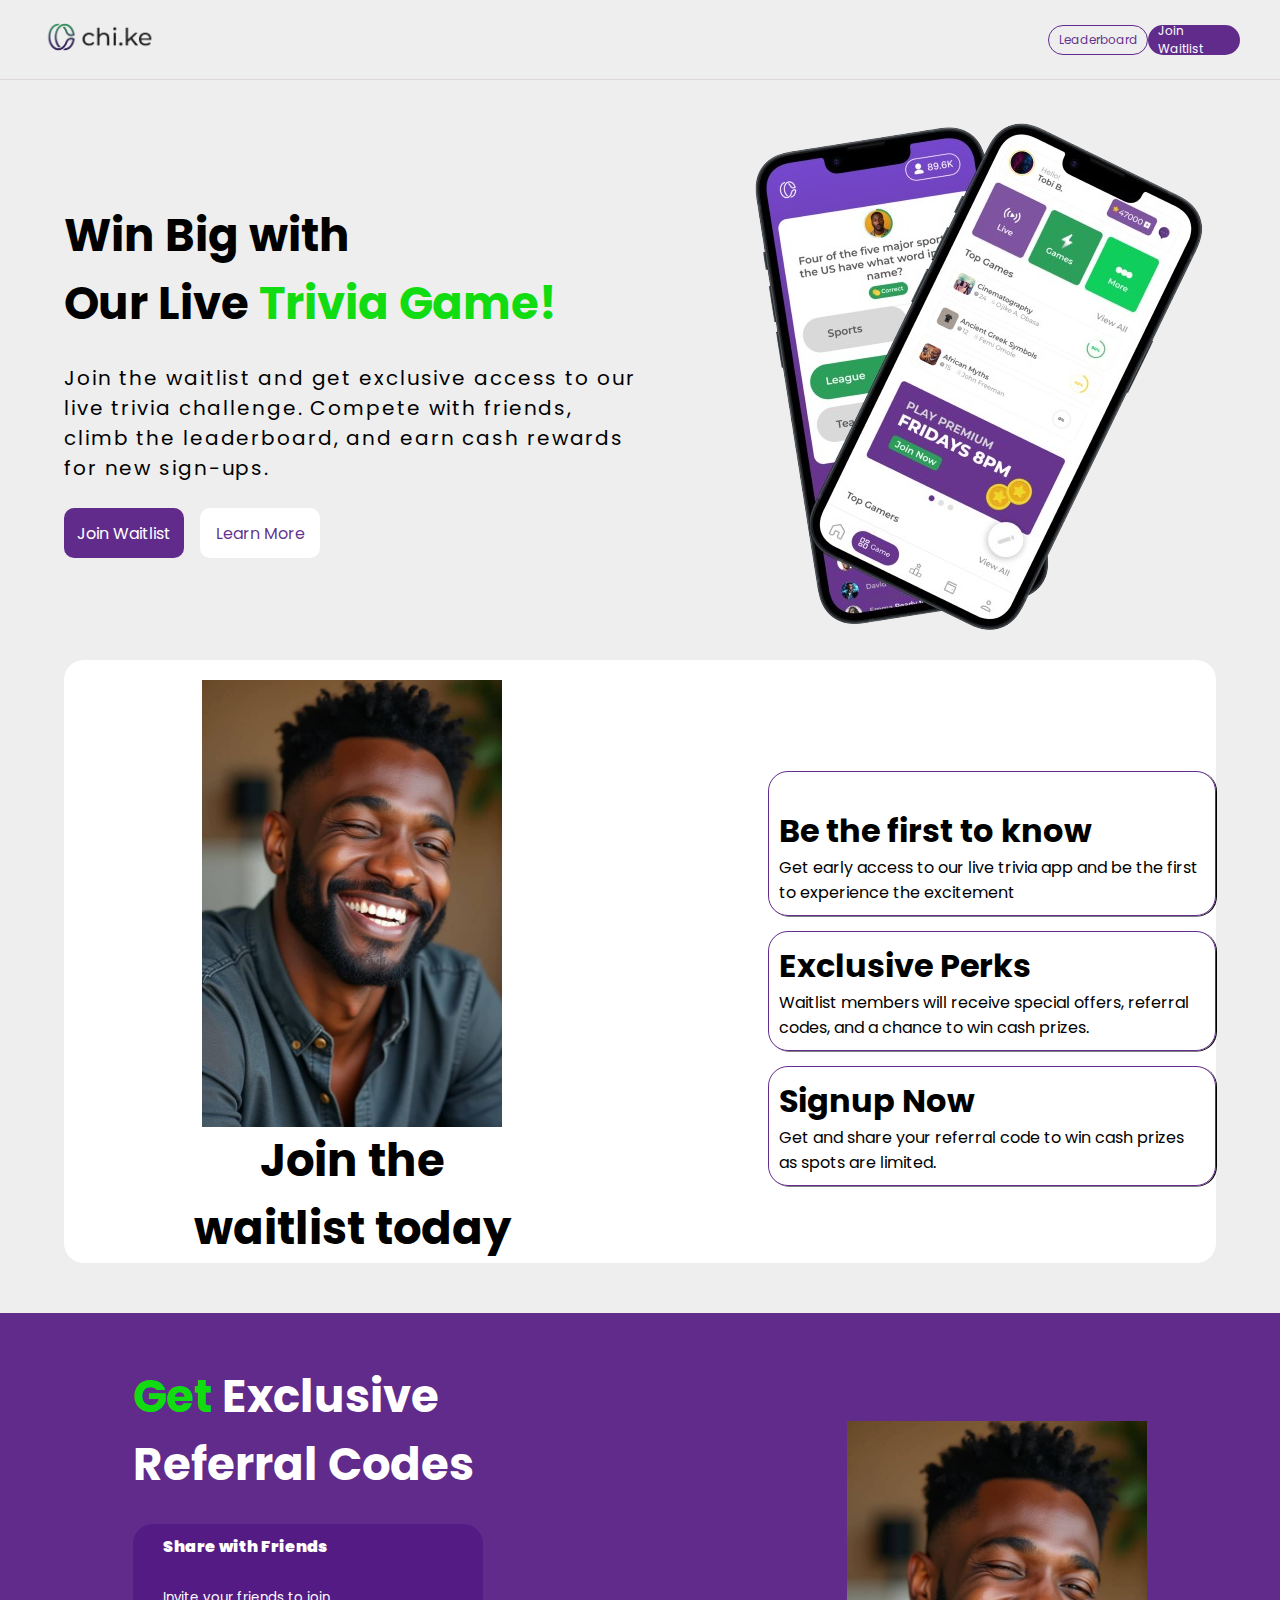
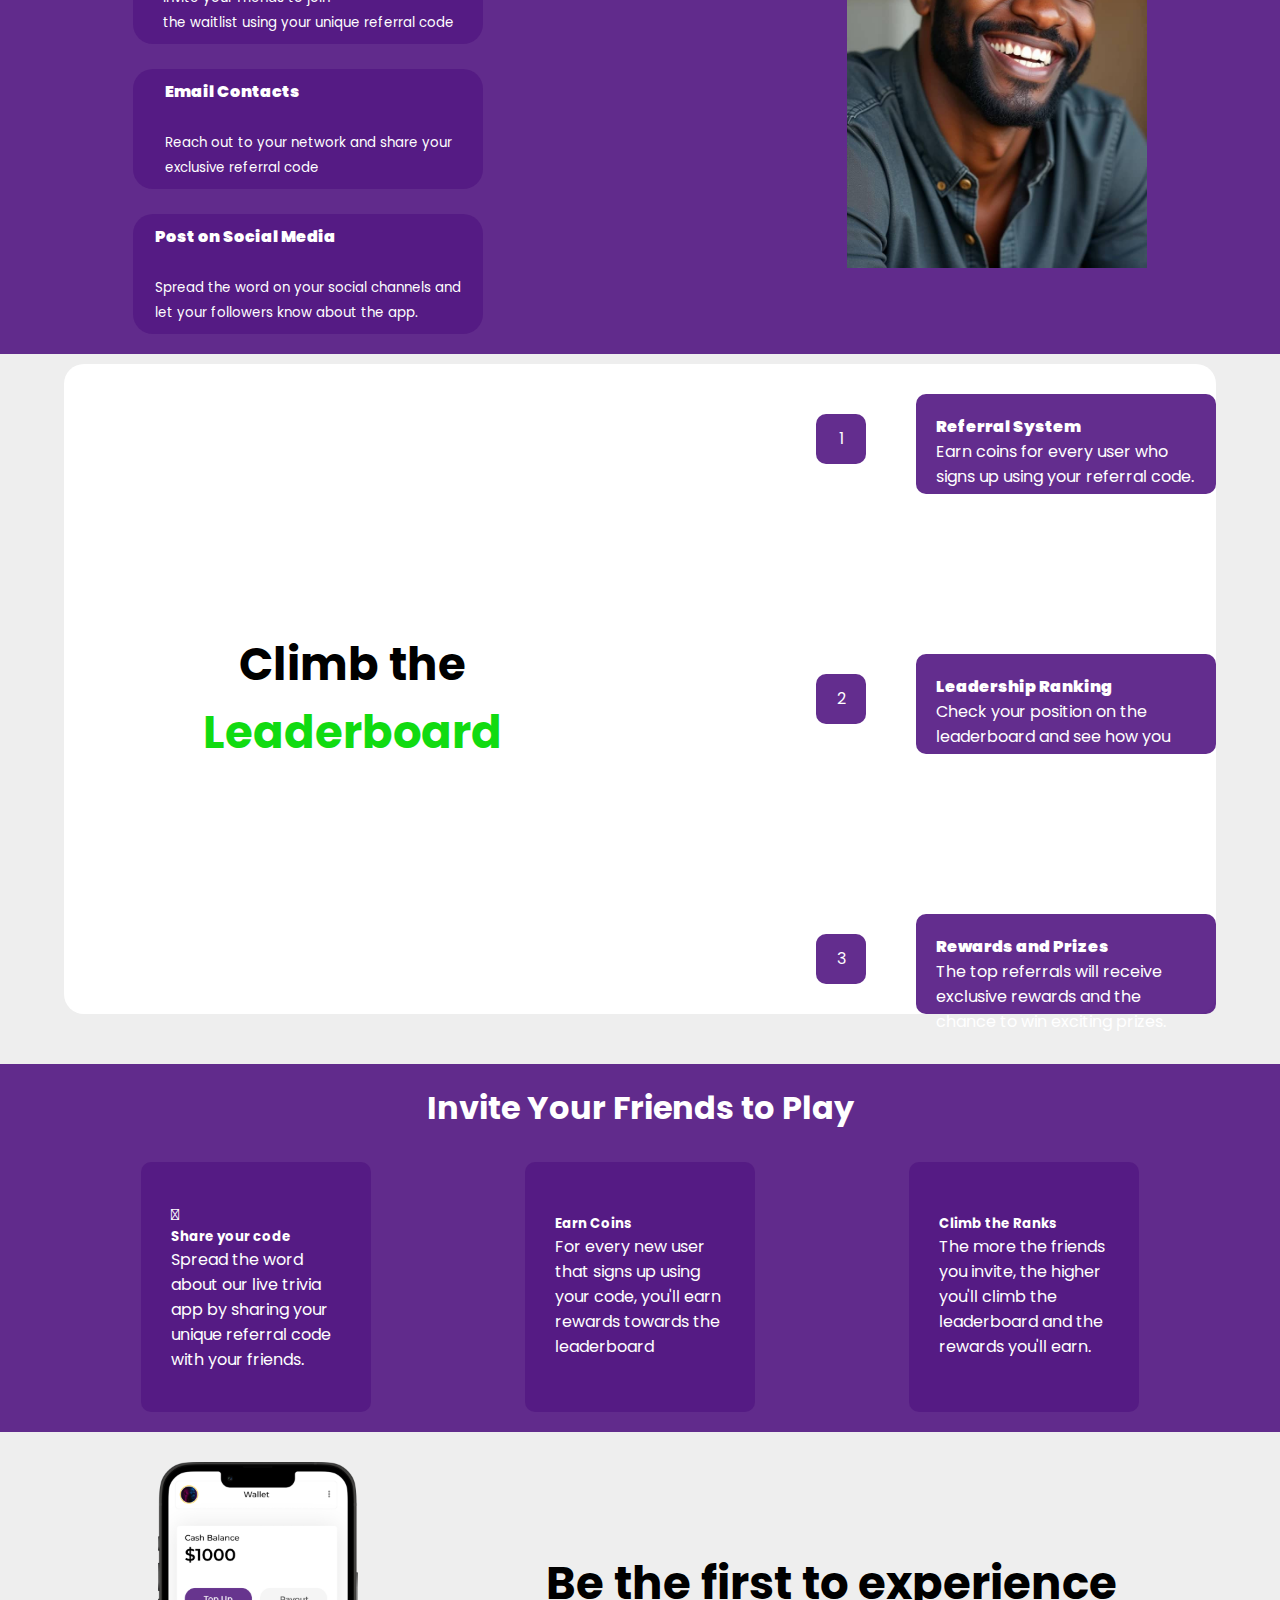
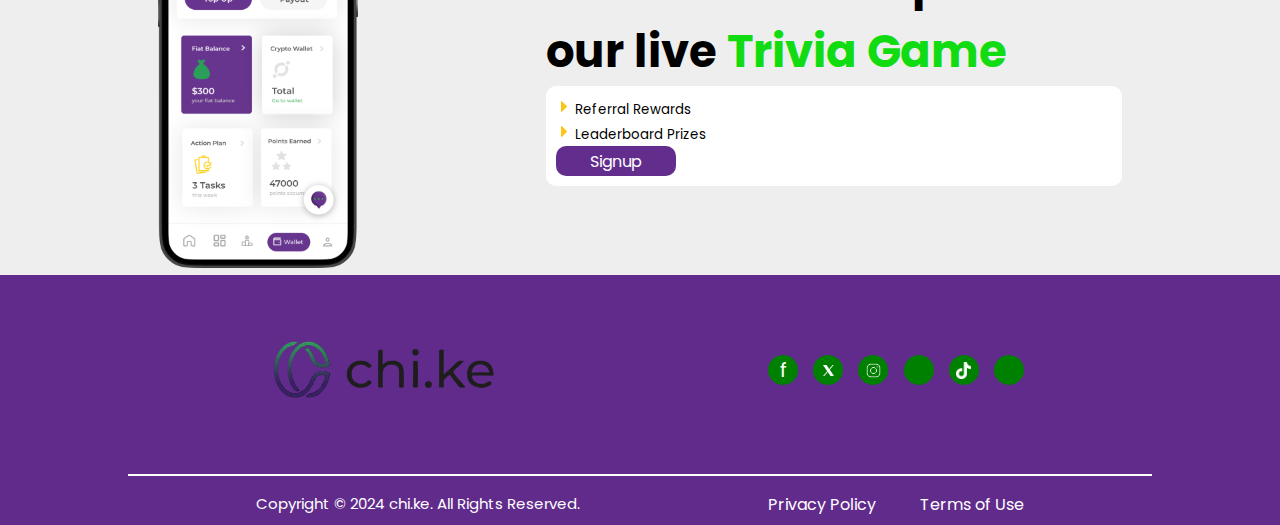
==== index.html @ f0843b4a "initial commit" ====
<!DOCTYPE html>
<html lang="en">
<head>
    <meta charset="UTF-8">
    <meta name="viewport" content="width=device-width, initial-scale=1.0">
    <!-- <link href="https://cdn.jsdelivr.net/npm/bootstrap@5.0.2/dist/css/bootstrap.min.css" rel="stylesheet" integrity="sha384-EVSTQN3/azprG1Anm3QDgpJLIm9Nao0Yz1ztcQTwFspd3yD65VohhpuuCOmLASjC" crossorigin="anonymous"> -->
    <link rel="stylesheet" href="styles/style.css">
    <title>Document</title>
    <link rel="preconnect" href="https://fonts.googleapis.com">
    <link rel="preconnect" href="https://fonts.gstatic.com" crossorigin>
    <link href="https://fonts.googleapis.com/css2?family=Poppins:ital,wght@0,100;0,200;0,300;0,400;0,500;0,600;0,700;0,800;0,900;1,100;1,200;1,300;1,400;1,500;1,600;1,700;1,800;1,900&display=swap" rel="stylesheet">
</head>
<body>
    <header>
        <div class="logo-div">
            <img src="images/chikelogo.png" alt="" width="120px" >
        </div>

        <nav>
            <a href="">
                
                    Leaderboard
                
            </a>
            <a href="">
                
                    Join Waitlist
                
            </a>
        </nav>
    </header>
    <section class="container-div">
        <div class="rows">
            <div class="col1">
                <h1>
                    Win Big with <br>Our Live <span>Trivia Game!</span>
                </h1>
                <br>
                <p>
                    Join the waitlist and get exclusive access to our live trivia challenge. Compete with friends, climb the leaderboard, and earn cash rewards for new sign-ups.
                </p>
                <br>
                <div class="btn-div">
                    <a href="#">
                        Join Waitlist
                    </a>
                    <a href="#">
                        Learn More
                    </a>
                </div>
            </div>
            <div class="col2">
                <img src="images/doublewallet.png" alt="" srcset="">
            </div>

        </div>
    </section>
    <section class="container-div">
        <section class="small-container">
            <div class="rows">
                <div class="col1" style="align-items: center;">
                    <img src="images/image3.jpg" alt="" srcset="" width="300px">
                    <h1>
                            Join the
                    </h1>
                    <h1>
                        waitlist today  
                    </h1>
                </div>
                <div class="col-three">
                    <span>
                        <a href="">
                            <img src="https://img.icons8.com/?size=100&id=8289&format=png&color=e0bbffdc" alt="" srcset="">

                        <div class="span-text-div">
                            <h1>
                                Be the first to know
                            </h1>
                            <p>
                                Get early access to our live trivia app and be the first to experience the excitement
                            </p>
                        </a>
                        </div>
                    </span>
                    <span>
                        <a href="">
                            <!-- <img src="" alt="" srcset=""> -->
                        <div class="span-text-div">
                            <h1>
                                Exclusive Perks
                            </h1>
                            <p>
                                Waitlist members will receive special offers, referral codes, and a chance to win cash prizes.
                            </p>
                        </div>
                        </a>
                    </span>
                    <span>
                            <a href="">
                            <!-- <img src="" alt="" srcset=""> -->
                            <div class="span-text-div">
                                <h1>
                                    Signup Now
                                </h1>
                                <p>
                                    Get and share your referral code to win cash prizes as spots are limited.
                                </p>
                            </div>
                        </a>
                        </span>
                </div>
            </div>
        </section>
    </section>

    <section class="referral-div">
        <div class="container-div">
            <div class="rows">
                <div class="col1">
                    <h1>
                        <span>Get</span> Exclusive<br>
                        Referral Codes
                    </h1>
                    <br>
                    <div class="col-div">
                        <div>
                            <h4>
                                <b>Share with Friends</b>
                            </h4>
                        <br>
                        <small>
                            Invite your friends to join<br>the waitlist using your unique referral code
                        </small>
                        </div>
                    </div>
                    <br>
                    <div class="col-div">
                        <div>
                            <h4>
                                <b>Email Contacts</b>
                            </h4>
                        <br>
                        <small>
                            Reach out to your network and share your<br>exclusive referral code
                        </small>
                        </div>
                    </div>
                    <br>
                    <div class="col-div">
                        <div>
                            <h4>
                                <b>Post on Social Media</b>
                            </h4>
                        <br>
                        <small>
                            Spread the word on your social channels and<br> let your followers know about the app.
                        </small>
                        </div>
                    </div>
                </div>
                <div class="col2">
                    <img src="images/image3.jpg" alt="" width="300px">
                </div>
            </div>
        </div>
    </section>


    <section class="container-div">
        <section class="small-container">
            <div class="rows">
                <div class="col1 col-text">
                    <h1 style="text-align: center;">Climb the<br><span>Leaderboard</span></h1>
                </div>
                <div class="col2">
                    <div class="leaderboard">
                        <div class="board-div">
                            <span>
                                1
                            </span>
                            <div class="board-span-div">
                                <i></i>
                                <h4>
                                    <b>
                                    Referral System
                                    </b>
                                </h4>
                                <p>
                                    Earn coins for every user who signs up using your referral code.
                                </p>
                            </div>
                        </div>
                        <div class="board-div">
                            <span>
                                2
                            </span>
                            <div class="board-span-div">
                                <i></i>
                                <h4>
                                    <b>
                                        Leadership Ranking
                                    </b>
                                </h4>
                                <p>
                                    Check your position on the leaderboard and see how you measure up against other users.
                                </p>
                            </div>
                        </div>
                        <div class="board-div">
                            <span>
                                3
                            </span>
                            <div class="board-span-div">
                                <i></i>
                                <h4>
                                    <b>
                                        Rewards and Prizes
                                    </b>
                                </h4>
                                <p>
                                    The top referrals will receive exclusive rewards and the chance to win exciting prizes.
                                </p>
                            </div>
                        </div>
                    </div>
                </div>
            </div>
        </section>
    </section>

    <section class="referral-div">
        <h1 style="text-align: center;">
            Invite Your Friends to Play
        </h1>
        <div class="container-div">
            <div class="rows">
                <div class="row-div">
                    <div>
                        <!-- <i class="bi bi-share-fill"></i> -->
                       <P>
                        &#xF52D;
                       </P>
                    <h5>
                        Share your code
                    </h5>
                    <p>
                        Spread the word about our live trivia app by sharing your unique referral code with your friends.
                    </p>
                    </div>
                </div>
                <div class="row-div">
                    <div>
                        <i></i>
                    <h5>
                        Earn Coins
                    </h5>
                    <p>
                        For every new user that signs up using your code, you'll earn rewards towards the leaderboard
                    </p>
                    </div>
                </div>
                <div class="row-div">
                    <div>
                        <i></i>
                    <h5>
                        Climb the Ranks
                    </h5>
                    <p>
                        The more the friends you invite, the higher you'll climb the leaderboard and the rewards you'll earn.
                    </p>
                    </div>
                </div>
            </div>
        </div>
    </section>

    <section class="container-div">
        <div class="rows row2">
            <div class="col2">
                <img src="images/wallet.png" alt="" width="200px">
            </div>
            <div class="col1">
                <h1>
                    Be the first to experience our live <span>Trivia Game</span>
                </h1>
                <div class="small-div">
                    <div>
                        <!-- <i class="bi bi-caret-right"></i> -->
                        <img src="images/sort-right.png" alt="" width="15px">
                        <small>
                            Referral Rewards
                        </small>
                    </div>
                    <div>
                        <img src="images/sort-right.png" alt="" width="15px">
                        <small>
                            Leaderboard Prizes
                        </small>
                    </div>
                    <a href="" class="btn">
                            Signup
                    </a>
                </div>
            </div>
        </div>
    </section>


    <!-- footer section -->

    <footer>
        <div class="footer-div">
            <div class="logo-div">
                <img src="images/chikelogo.png" alt="" width="50%">
            </div>
            <div class="socials">
                <!-- <i class="bi bi-facebook-fill"></i> -->
                <a href="" class="icon-div">
                    f
                </a>
                <a href="" class="icon-div">
                    <img src="images/twitter.png" alt="">
                </a>
                <a href="" class="icon-div">
                    <img src="images/instagram.png" alt="">
                </a>
                <a href="" class="icon-div">
                    <img src="https://img.icons8.com/?size=100&id=62852&format=png&color=ffffff" alt="">
                </a>
                <a href="" class="icon-div">
                    <img src="images/tiktok.png" alt="">
                </a>
                <a href="" class="icon-div">
                    <img src="https://img.icons8.com/?size=100&id=F4ZPUh2Mk5tk&format=png&color=ffffff" alt="">
                </a>
            </div>
        </div>
        <span class="line"></span>
        <div class="footer-div">
            
                <p class="logo-div">
                    Copyright © 2024 chi.ke. All Rights Reserved.
                </p>
            <div class="socials">
                <a href="">
                    Privacy Policy
                </a>
                <a href="">
                    Terms of Use
                </a>
            </div>
        </div>
    </footer>

</body>
---- styles/style.css ----
*{
    margin: 0;
    padding: 0;
    box-sizing: border-box;
    font-family: 'poppins';
    /* border: 1px solid red; */
}
:root{
--bg-color: #eee;
--main-color:#4a0c7cdc;
--recent-color:#11db11;
}

body{
    background-color: var(--bg-color);
}

a{
    text-decoration: none;
    color: #000;
}

header{
    border-bottom: 1px solid #dfd8d8;
    display: flex;
    justify-content: space-between;
    align-items: center;
    width: 100vw;
    height: 80px;
}

header .logo-div{
    margin-left: 40px;
   
}

header nav{
    margin-right: 40px;
    width: 15vw;
    display: flex;
    justify-content:space-between;

}

header nav a{
    /* display: inline-block; */

    display: flex;
    align-items: center;
    justify-content: space-between;
    width: 100px;
    height: 30px;
    border: 1px solid red;
    padding: 10px;
    border-radius: 25px;
    font-size: 12px;

}

header nav a:first-child{
    border: 1.3px solid var(--main-color);
    color: var(--main-color);
    
}

header nav a:nth-child(2){
    background-color: var(--main-color);
    border: none;
    color: #fff;
}

/*------------------------------------ Hero section ------------------------------------*/
.container-div{
    width: screen;
    display: flex;
    align-items: center;
    justify-content: center;
    margin-top: 10px;
}
.rows{
    width: 90vw;
    display: flex;
    align-items: center;
    justify-content: space-between;
    margin-top: 20px;
}
.col1{
    width: 45vw;
    height: inherit;
    display: flex;
    flex-direction: column;
}
.col1 h1{
    font-size: 45px;
}
.col1 h1 span{
    color: var(--recent-color);
}
.col1 p{
    font-size: 20px;
    letter-spacing: 0.05cm;
    line-height: 0.8cm;
}
.col1 .btn-div{
    display: flex;
    justify-content: space-between;
    width: 20vw;
}
.col1 .btn-div a{
    display: flex;
    align-items: center;
    justify-content: center;
    width: 120px;
    height: 50px;
    border: none;
    border-radius: 10px;
    background-color: #fff;
    color: var(--main-color);
}
.col1 .btn-div a:first-child{
    background-color: var(--main-color);
    color: #fff;
}

.small-container{
    background-color: #fff;
    width: 90vw;
    /* height: 90vh; */
    border-radius: 20px;
    margin-bottom: 50px;
}

.col-three{
    display: flex;
    align-items: start;
    flex-direction: column;
}
.col-three span{
    width: 35vw;
    border: 1px solid var(--main-color);
    border-radius: 20px;
    margin-top: 15px;
    padding: 10px;
    box-shadow: 1px 0.5px #000;
}
.col-three span:hover{
    border: none;
    background-color: #008000;
    color: #fff;
    cursor: pointer;
}
.col-three span:hover a{
    color: #fff;
}


/* referral section */
.referral-div{
    background-color: var(--main-color);
    color: #fff;
    padding: 20px;
}

.col1 .col-div{
    display: flex;
    align-items: center;
    justify-content: center;
    width: 350px;
    /* height: 40px; */
    padding:10px;
    background-color: rgb(74, 12, 124,0.5);
    border-radius: 20px;
}
.referral-div .rows{
    /* width: 75vw; */
    justify-content: space-around;
}


.col1.col-text{
    align-items: center;
}
.leaderboard{
    /* width: 50vw; */
    display: flex;
    justify-content: space-between;
    flex-direction: column;
    height: 70vh;
}
.board-div{
    display: flex;
    align-items: center;
    justify-content: space-between;
    width: 400px;
    color: #fff;
}
.board-div span{
    display: flex;
    align-items: center;
    justify-content: center;
    width: 50px;
    height: 50px;
    background-color: var(--main-color);
    border-radius: 10px;
}
.board-div .board-span-div{
    background-color: var(--main-color);
    width: 300px;
    height: 100px;
    margin-top: 10px;
    padding: 20px;
    border-radius: 10px;

}

.row-div{
    width: 230px;
    height: 250px;
    background-color: rgb(74, 12, 124,0.5);
    border-radius: 10px;
    display: flex;
    align-items: center;
    justify-content: center;
    padding: 30px;
}
.rows.row2{
    justify-content: space-around;
}
.small-div{
    width: 45vw;
    height: 100px;
    padding: 10px;
    background-color: #fff;
    display: flex;
    align-items: start;
    flex-direction: column;
    border-radius: 10px;
}
.btn{
    display: flex;
    align-items: center;
    justify-content: center;
    width: 120px;
    height: 90px;
    border: none;
    border-radius: 10px;
    background-color: var(--main-color);
    color: #fff;
}
footer{
    width: 100vw;
    height: 250px;
    background-color: var(--main-color);
    display: flex;
    align-items: center;
    justify-content: space-around;
    flex-direction: column;
}
.footer-div a{
    color: #fff;
}
.footer-div{
    display: flex;
    justify-content: space-around;
    color: #fff;
}
.footer-div .logo-div{
    width: 40vw;
    font-size: 15px;
}
.socials{
    display: flex;
    justify-content: space-between;
    align-items: center;
    width: 20vw;
}
.icon-div{
    background-color: #008000;
    width: 30px;
    height: 30px;
    border-radius: 70%;
    border: none;
    display: flex;
    justify-content: center;
    align-items: center;
    font-size: 20px;
}
.icon-div img{
    width: 50%;
}

.line{
    width: 80%;
    height: 2px;
    background-color: #fff;
}

@media only screen and (max-width:425px) {
    header nav{
        display: none;
    }
    .rows{
        flex-wrap: wrap;
        justify-content: center;
        /* width: 100%; */
    }
    .col1{
        width: 95vw;
        text-align: left;
    }
    .col1 .btn-div{
        flex-wrap: wrap;
        width: 90vw;
    }
    .col1 .btn-div a{
        width: 100%;
        margin-top: 5px;
    }
    .col2 img{
        width: 90%;
    }
}
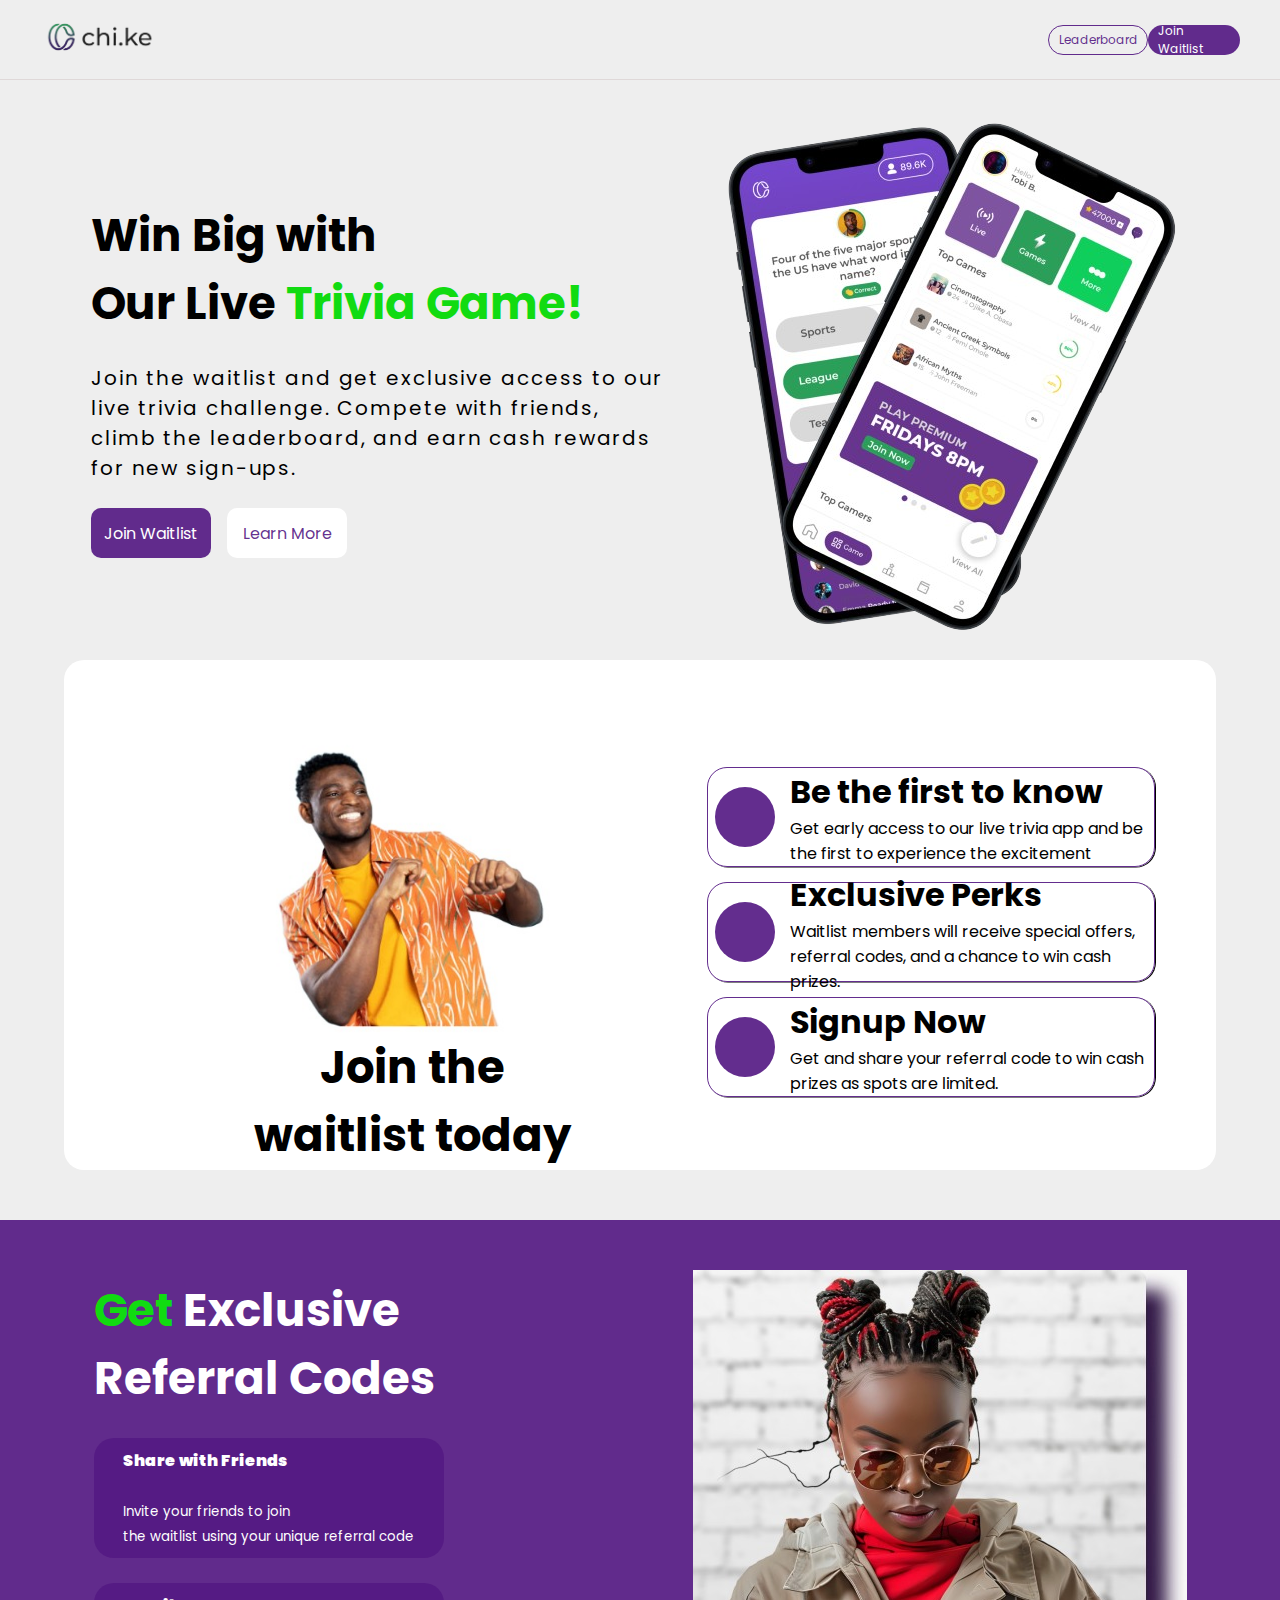
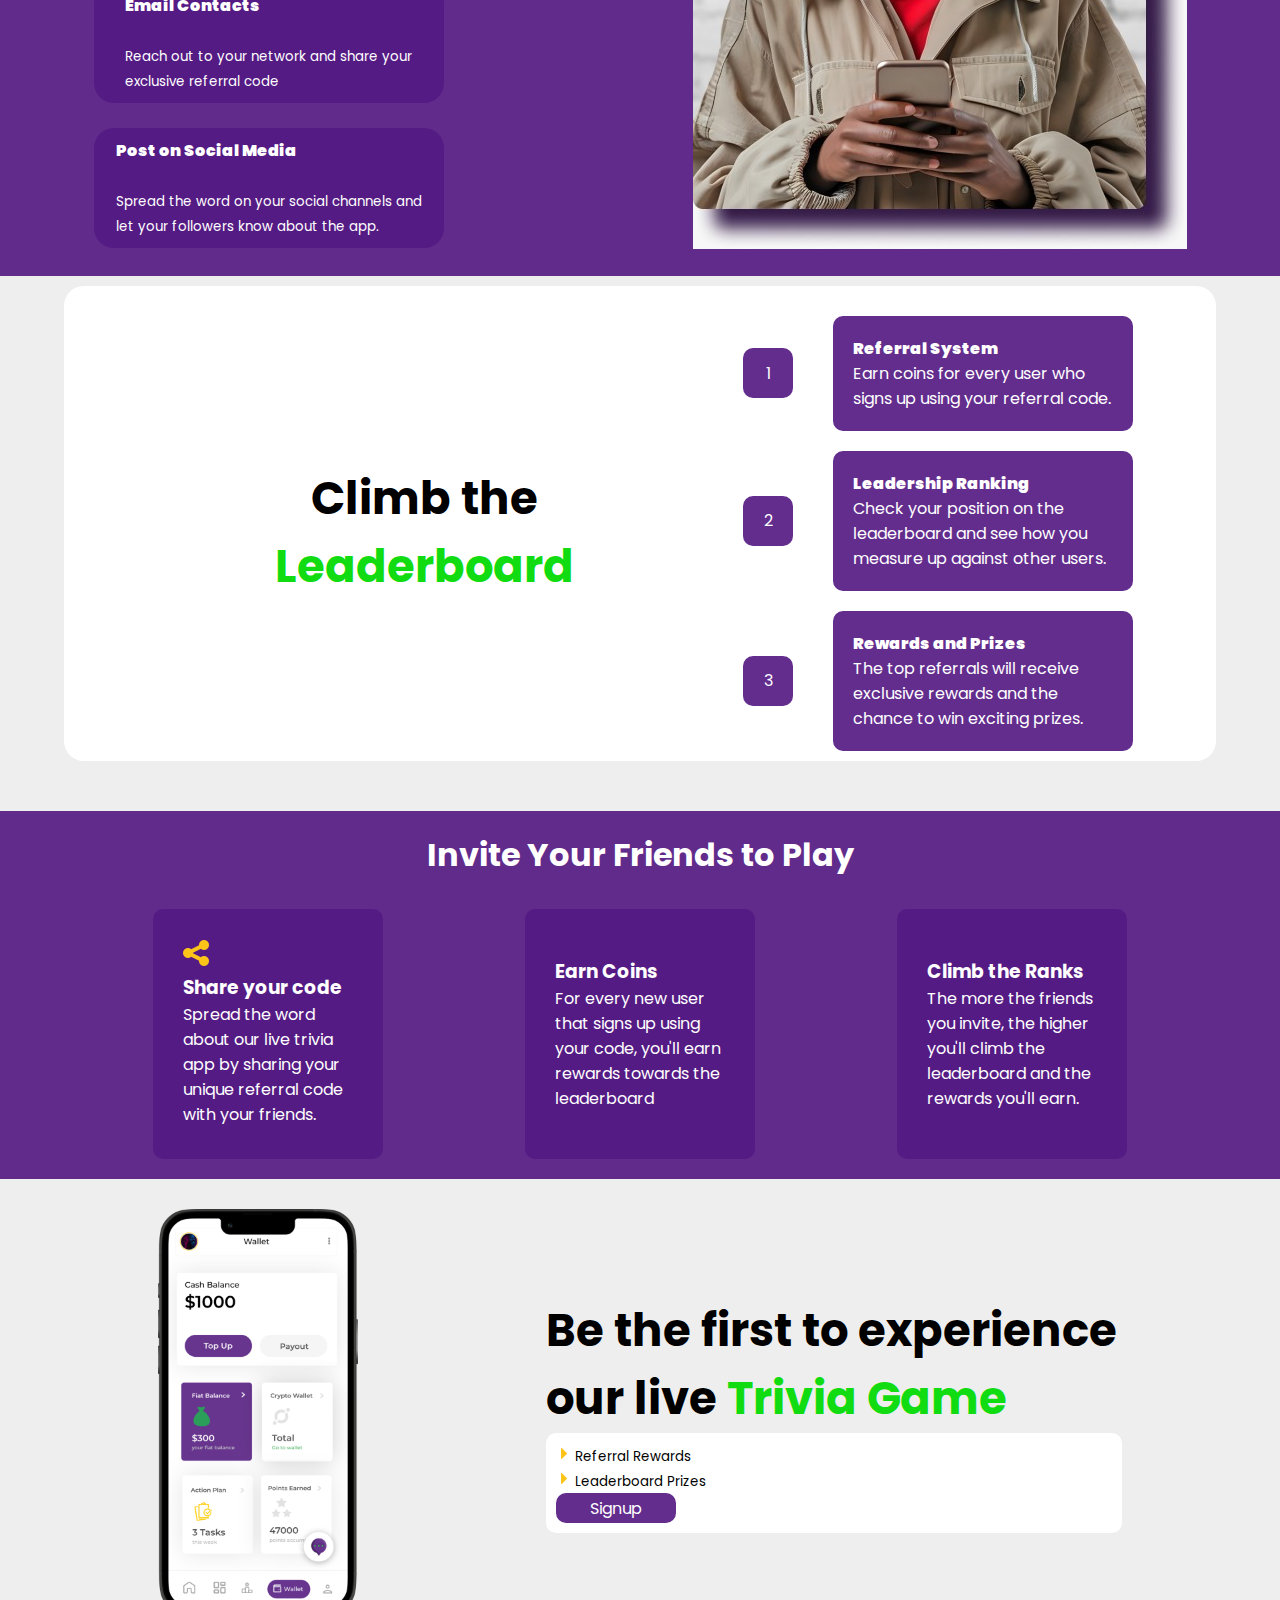
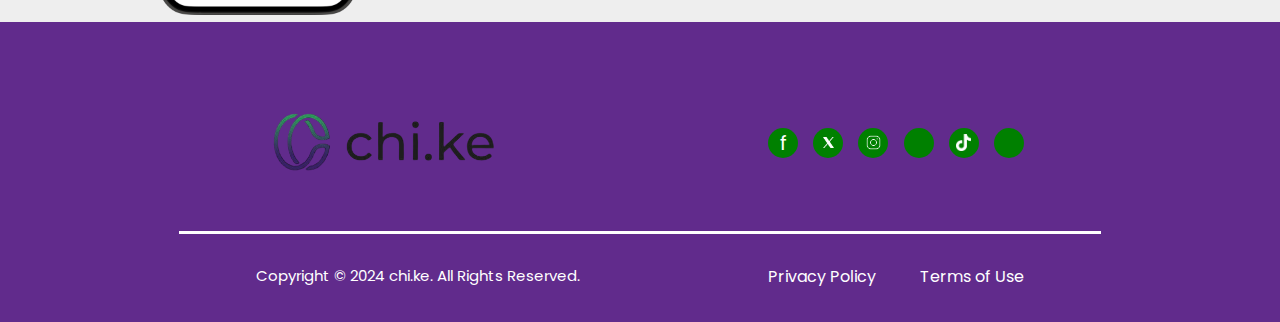
==== commit 43258215: "added welcome page" ====
--- a/index.html
+++ b/index.html
@@ -4,8 +4,8 @@
     <meta charset="UTF-8">
     <meta name="viewport" content="width=device-width, initial-scale=1.0">
     <!-- <link href="https://cdn.jsdelivr.net/npm/bootstrap@5.0.2/dist/css/bootstrap.min.css" rel="stylesheet" integrity="sha384-EVSTQN3/azprG1Anm3QDgpJLIm9Nao0Yz1ztcQTwFspd3yD65VohhpuuCOmLASjC" crossorigin="anonymous"> -->
+    <title>Document</title>
     <link rel="stylesheet" href="styles/style.css">
-    <title>Document</title>
     <link rel="preconnect" href="https://fonts.googleapis.com">
     <link rel="preconnect" href="https://fonts.gstatic.com" crossorigin>
     <link href="https://fonts.googleapis.com/css2?family=Poppins:ital,wght@0,100;0,200;0,300;0,400;0,500;0,600;0,700;0,800;0,900;1,100;1,200;1,300;1,400;1,500;1,600;1,700;1,800;1,900&display=swap" rel="stylesheet">
@@ -29,8 +29,8 @@
             </a>
         </nav>
     </header>
-    <section class="container-div">
-        <div class="rows">
+    <section class="container">
+        <div class="row">
             <div class="col1">
                 <h1>
                     Win Big with <br>Our Live <span>Trivia Game!</span>
@@ -55,11 +55,11 @@
 
         </div>
     </section>
-    <section class="container-div">
+    <section class="container">
         <section class="small-container">
-            <div class="rows">
+            <div class="row">
                 <div class="col1" style="align-items: center;">
-                    <img src="images/image3.jpg" alt="" srcset="" width="300px">
+                    <img src="images/image8.jpg" alt="" srcset="" width="300px">
                     <h1>
                             Join the
                     </h1>
@@ -67,11 +67,12 @@
                         waitlist today  
                     </h1>
                 </div>
-                <div class="col-three">
+                <div class="col3">
                     <span>
                         <a href="">
+                           <div class="icon-div div">
                             <img src="https://img.icons8.com/?size=100&id=8289&format=png&color=e0bbffdc" alt="" srcset="">
-
+                           </div>
                         <div class="span-text-div">
                             <h1>
                                 Be the first to know
@@ -79,12 +80,15 @@
                             <p>
                                 Get early access to our live trivia app and be the first to experience the excitement
                             </p>
-                        </a>
-                        </div>
+                        </div>
+                    </a>
                     </span>
+                    
                     <span>
                         <a href="">
-                            <!-- <img src="" alt="" srcset=""> -->
+                            <div class="icon-div div">
+                                <img src="https://img.icons8.com/?size=100&id=8289&format=png&color=e0bbffdc" alt="" srcset="">
+                               </div>
                         <div class="span-text-div">
                             <h1>
                                 Exclusive Perks
@@ -97,7 +101,9 @@
                     </span>
                     <span>
                             <a href="">
-                            <!-- <img src="" alt="" srcset=""> -->
+                            <div class="icon-div div">
+                                <img src="https://img.icons8.com/?size=100&id=8289&format=png&color=e0bbffdc" alt="" srcset="">
+                               </div>
                             <div class="span-text-div">
                                 <h1>
                                     Signup Now
@@ -114,8 +120,8 @@
     </section>
 
     <section class="referral-div">
-        <div class="container-div">
-            <div class="rows">
+        <div class="container">
+            <div class="row">
                 <div class="col1">
                     <h1>
                         <span>Get</span> Exclusive<br>
@@ -159,16 +165,16 @@
                     </div>
                 </div>
                 <div class="col2">
-                    <img src="images/image3.jpg" alt="" width="300px">
-                </div>
-            </div>
-        </div>
-    </section>
-
-
-    <section class="container-div">
+                    <img src="images/image9.jpg" alt="" width="100%">
+                </div>
+            </div>
+        </div>
+    </section>
+
+
+    <section class="container">
         <section class="small-container">
-            <div class="rows">
+            <div class="row">
                 <div class="col1 col-text">
                     <h1 style="text-align: center;">Climb the<br><span>Leaderboard</span></h1>
                 </div>
@@ -232,17 +238,14 @@
         <h1 style="text-align: center;">
             Invite Your Friends to Play
         </h1>
-        <div class="container-div">
-            <div class="rows">
+        <div class="container">
+            <div class="row">
                 <div class="row-div">
                     <div>
-                        <!-- <i class="bi bi-share-fill"></i> -->
-                       <P>
-                        &#xF52D;
-                       </P>
-                    <h5>
+                        <img width="26" height="26" src="images/share.png" alt="share"/>
+                    <h3>
                         Share your code
-                    </h5>
+                    </h3>
                     <p>
                         Spread the word about our live trivia app by sharing your unique referral code with your friends.
                     </p>
@@ -251,9 +254,9 @@
                 <div class="row-div">
                     <div>
                         <i></i>
-                    <h5>
+                    <h3>
                         Earn Coins
-                    </h5>
+                    </h3>
                     <p>
                         For every new user that signs up using your code, you'll earn rewards towards the leaderboard
                     </p>
@@ -262,9 +265,9 @@
                 <div class="row-div">
                     <div>
                         <i></i>
-                    <h5>
+                    <h3>
                         Climb the Ranks
-                    </h5>
+                    </h3>
                     <p>
                         The more the friends you invite, the higher you'll climb the leaderboard and the rewards you'll earn.
                     </p>
@@ -274,8 +277,8 @@
         </div>
     </section>
 
-    <section class="container-div">
-        <div class="rows row2">
+    <section class="container">
+        <div class="row row2">
             <div class="col2">
                 <img src="images/wallet.png" alt="" width="200px">
             </div>
@@ -309,45 +312,47 @@
     <!-- footer section -->
 
     <footer>
-        <div class="footer-div">
-            <div class="logo-div">
-                <img src="images/chikelogo.png" alt="" width="50%">
-            </div>
-            <div class="socials">
-                <!-- <i class="bi bi-facebook-fill"></i> -->
-                <a href="" class="icon-div">
-                    f
-                </a>
-                <a href="" class="icon-div">
-                    <img src="images/twitter.png" alt="">
-                </a>
-                <a href="" class="icon-div">
-                    <img src="images/instagram.png" alt="">
-                </a>
-                <a href="" class="icon-div">
-                    <img src="https://img.icons8.com/?size=100&id=62852&format=png&color=ffffff" alt="">
-                </a>
-                <a href="" class="icon-div">
-                    <img src="images/tiktok.png" alt="">
-                </a>
-                <a href="" class="icon-div">
-                    <img src="https://img.icons8.com/?size=100&id=F4ZPUh2Mk5tk&format=png&color=ffffff" alt="">
-                </a>
-            </div>
-        </div>
-        <span class="line"></span>
-        <div class="footer-div">
-            
-                <p class="logo-div">
-                    Copyright © 2024 chi.ke. All Rights Reserved.
-                </p>
-            <div class="socials">
-                <a href="">
-                    Privacy Policy
-                </a>
-                <a href="">
-                    Terms of Use
-                </a>
+        <div id="footer">
+            <div class="footer-div">
+                <div class="logo-div">
+                    <img src="images/chikelogo.png" alt="" width="50%">
+                </div>
+                <div class="socials">
+                    <!-- <i class="bi bi-facebook-fill"></i> -->
+                    <a href="" class="icon-div">
+                        f
+                    </a>
+                    <a href="" class="icon-div">
+                        <img src="images/twitter.png" alt="">
+                    </a>
+                    <a href="" class="icon-div">
+                        <img src="images/instagram.png" alt="">
+                    </a>
+                    <a href="" class="icon-div">
+                        <img src="https://img.icons8.com/?size=100&id=62852&format=png&color=ffffff" alt="">
+                    </a>
+                    <a href="" class="icon-div">
+                        <img src="images/tiktok.png" alt="">
+                    </a>
+                    <a href="" class="icon-div">
+                        <img src="https://img.icons8.com/?size=100&id=F4ZPUh2Mk5tk&format=png&color=ffffff" alt="">
+                    </a>
+                </div>
+            </div>
+            <div class="line"></div>
+            <div class="footer-div">
+                
+                    <p class="logo-div">
+                        Copyright © 2024 chi.ke. All Rights Reserved.
+                    </p>
+                <div class="socials">
+                    <a href="">
+                        Privacy Policy
+                    </a>
+                    <a href="">
+                        Terms of Use
+                    </a>
+                </div>
             </div>
         </div>
     </footer>
--- a/styles/style.css
+++ b/styles/style.css
@@ -70,18 +70,18 @@
 }
 
 /*------------------------------------ Hero section ------------------------------------*/
-.container-div{
+.container{
     width: screen;
     display: flex;
     align-items: center;
     justify-content: center;
     margin-top: 10px;
 }
-.rows{
-    width: 90vw;
-    display: flex;
-    align-items: center;
-    justify-content: space-between;
+.row{
+    width: 90%;
+    display: flex;
+    align-items: center;
+    justify-content: space-around;
     margin-top: 20px;
 }
 .col1{
@@ -126,31 +126,51 @@
     background-color: #fff;
     width: 90vw;
     /* height: 90vh; */
+
     border-radius: 20px;
     margin-bottom: 50px;
-}
-
-.col-three{
+    display: flex;
+    align-items: center;
+    justify-content: center;
+}
+
+.col3{
     display: flex;
     align-items: start;
     flex-direction: column;
 }
-.col-three span{
+.col3 span a{
     width: 35vw;
+    height: 100px;
     border: 1px solid var(--main-color);
     border-radius: 20px;
     margin-top: 15px;
-    padding: 10px;
+    /* padding: 10px; */
     box-shadow: 1px 0.5px #000;
-}
-.col-three span:hover{
+    display: flex;
+    justify-content: space-around;
+    align-items: center;
+}
+.span-text-div{
+    width: 80%;
+}
+.col3 span a:hover{
     border: none;
     background-color: #008000;
     color: #fff;
     cursor: pointer;
 }
-.col-three span:hover a{
-    color: #fff;
+.col3 span a:hover{
+    color: #fff;
+}
+.col3 span .icon-div.div{
+    width: 60px;
+    height: 60px;
+    background-color: var(--main-color);
+    border-radius: 50%;
+}
+.col3 span:hover .icon-div.div{
+    background-color: #fff;
 }
 
 
@@ -171,7 +191,7 @@
     background-color: rgb(74, 12, 124,0.5);
     border-radius: 20px;
 }
-.referral-div .rows{
+.referral-div .row{
     /* width: 75vw; */
     justify-content: space-around;
 }
@@ -185,7 +205,7 @@
     display: flex;
     justify-content: space-between;
     flex-direction: column;
-    height: 70vh;
+    /* height: 70vh; */
 }
 .board-div{
     display: flex;
@@ -206,8 +226,8 @@
 .board-div .board-span-div{
     background-color: var(--main-color);
     width: 300px;
-    height: 100px;
-    margin-top: 10px;
+    /* height: 200px; */
+    margin: 10px;
     padding: 20px;
     border-radius: 10px;
 
@@ -223,7 +243,7 @@
     justify-content: center;
     padding: 30px;
 }
-.rows.row2{
+.row.row2{
     justify-content: space-around;
 }
 .small-div{
@@ -249,8 +269,14 @@
 }
 footer{
     width: 100vw;
-    height: 250px;
-    background-color: var(--main-color);
+    height: 300px;
+    background-color: var(--main-color);
+    display: flex;
+    align-items: center;
+    justify-content: center;
+}
+#footer{
+    width: 90vw;
     display: flex;
     align-items: center;
     justify-content: space-around;
@@ -291,15 +317,16 @@
 
 .line{
     width: 80%;
-    height: 2px;
-    background-color: #fff;
-}
-
-@media only screen and (max-width:425px) {
+    height: 3px;
+    margin-bottom: 30px;
+    background-color: #fff;
+}
+
+@media screen and (max-width: 425px) {
     header nav{
         display: none;
     }
-    .rows{
+    .row{
         flex-wrap: wrap;
         justify-content: center;
         /* width: 100%; */
@@ -319,4 +346,12 @@
     .col2 img{
         width: 90%;
     }
-}+}
+
+
+
+/* ----------------------------------------------- welcome page --------------------------------------------- */
+/* .row.row3{
+    flex-direction: column;
+    align-items: start;
+} */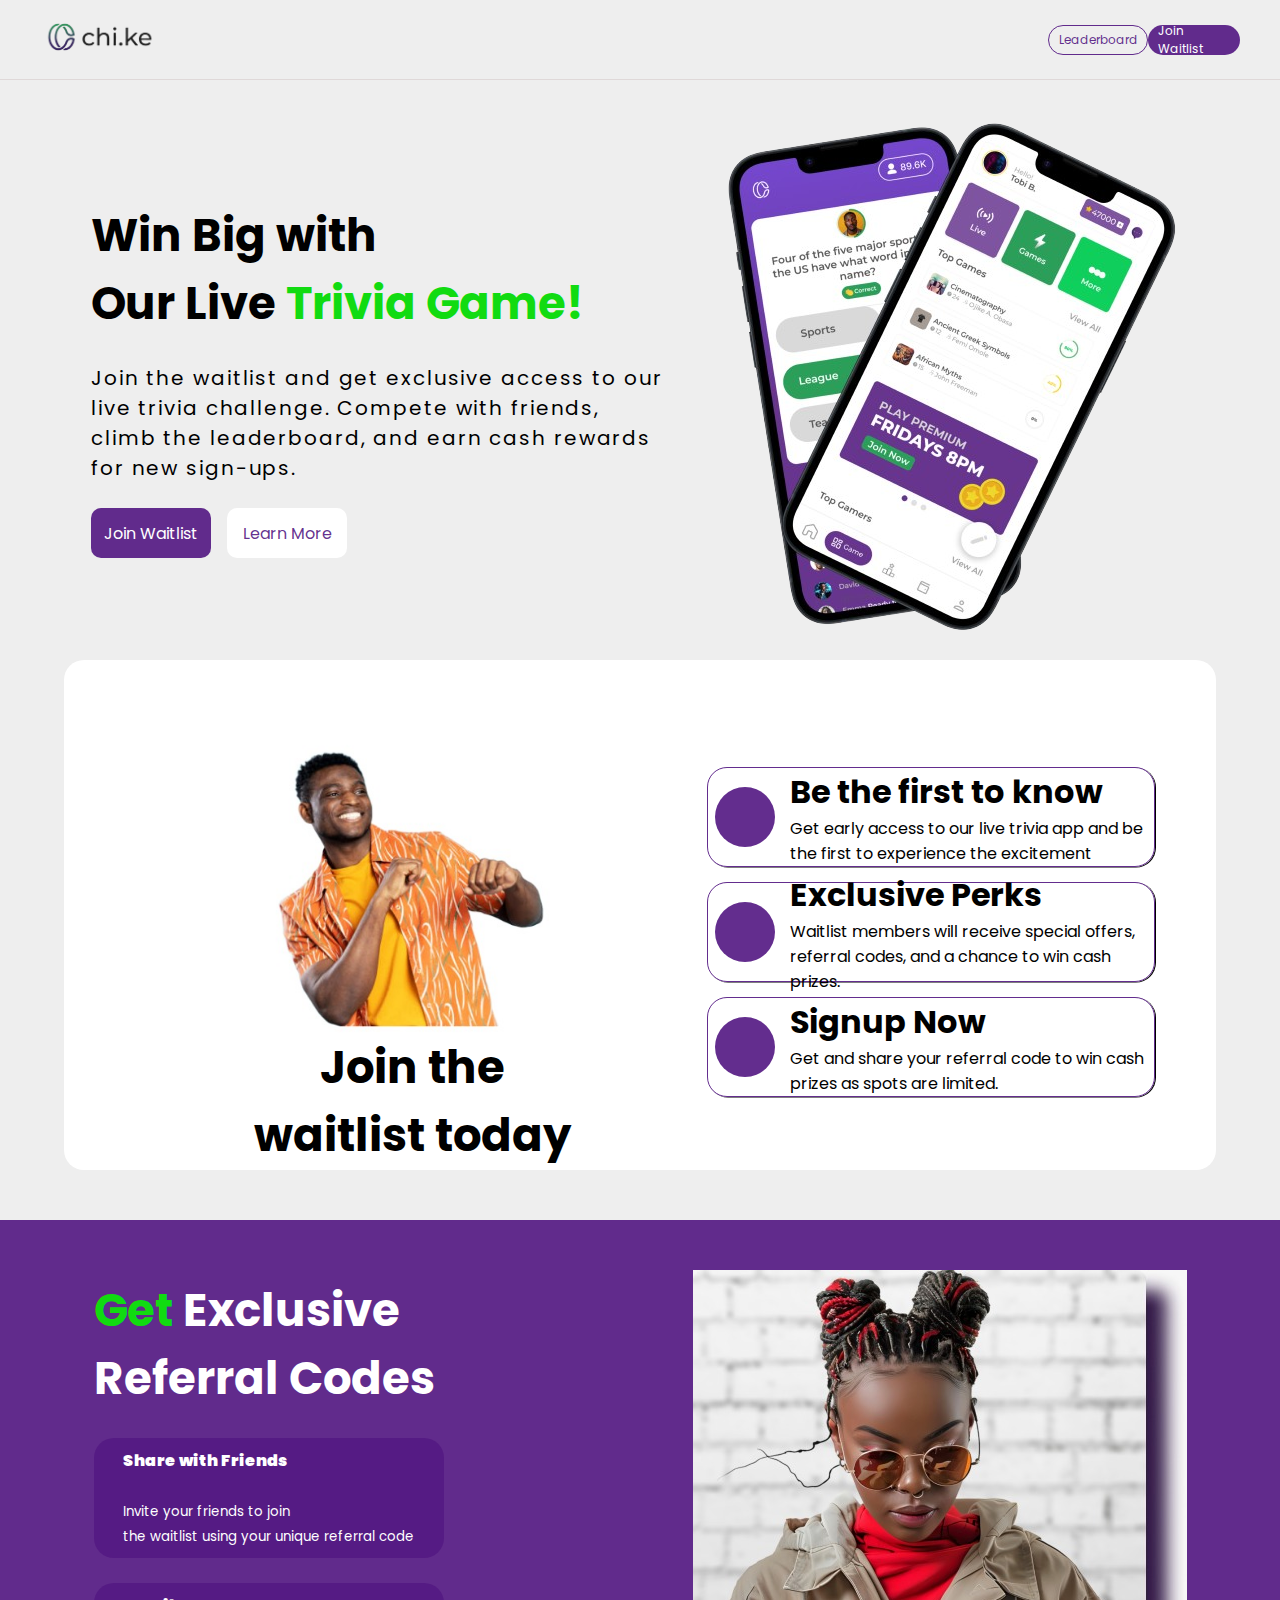
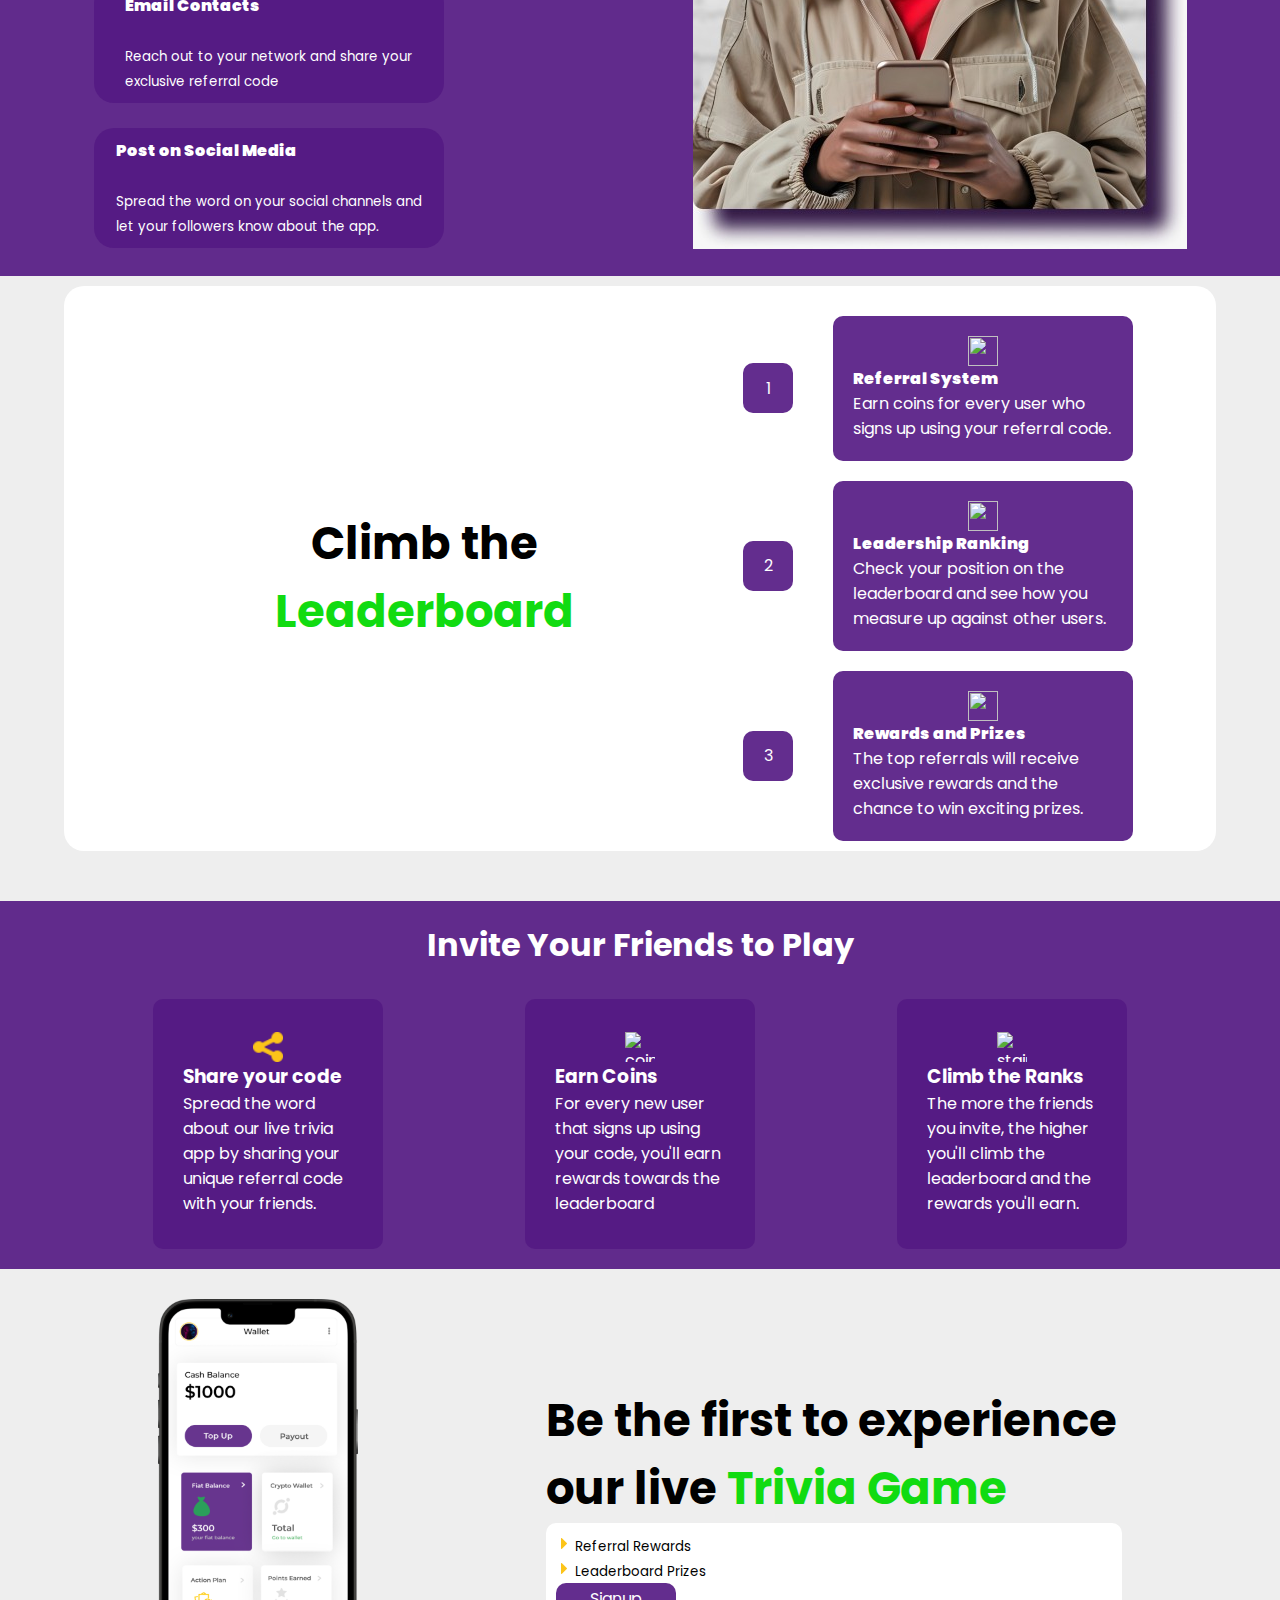
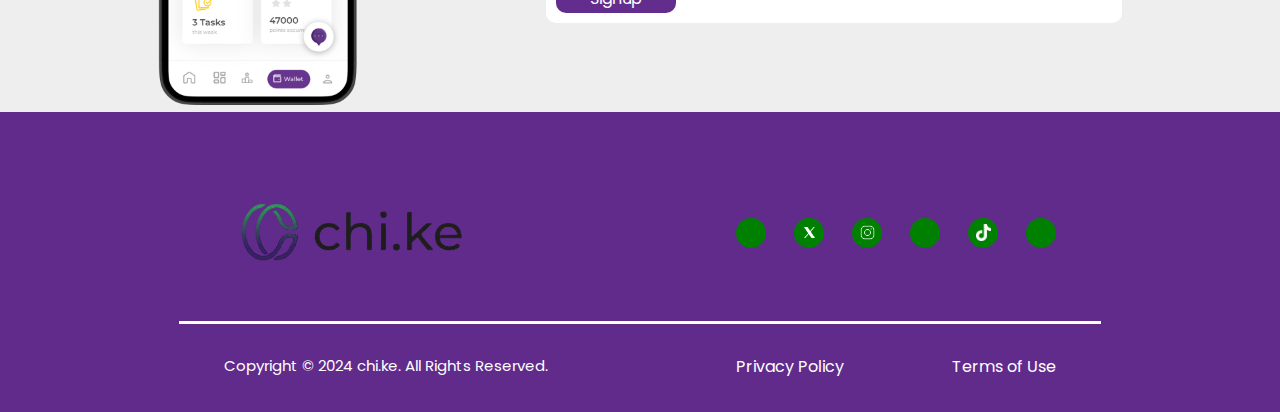
==== commit a969f72b: "added icons and responsiveness" ====
--- a/index.html
+++ b/index.html
@@ -28,6 +28,9 @@
                 
             </a>
         </nav>
+        <div class="menu-icon">
+            <img   src="https://img.icons8.com/?size=100&id=8113&format=png&color=000000" alt="">
+        </div>
     </header>
     <section class="container">
         <div class="row">
@@ -87,7 +90,7 @@
                     <span>
                         <a href="">
                             <div class="icon-div div">
-                                <img src="https://img.icons8.com/?size=100&id=8289&format=png&color=e0bbffdc" alt="" srcset="">
+                                <img src="https://img.icons8.com/?size=100&id=86726&format=png&color=e0bbffdc" alt="" srcset="">
                                </div>
                         <div class="span-text-div">
                             <h1>
@@ -102,7 +105,7 @@
                     <span>
                             <a href="">
                             <div class="icon-div div">
-                                <img src="https://img.icons8.com/?size=100&id=8289&format=png&color=e0bbffdc" alt="" srcset="">
+                                <img src="https://img.icons8.com/?size=100&id=8911&format=png&color=e0bbffdc" alt="" srcset="">
                                </div>
                             <div class="span-text-div">
                                 <h1>
@@ -185,7 +188,9 @@
                                 1
                             </span>
                             <div class="board-span-div">
-                                <i></i>
+                                <div class="img-div">
+                                    <img   src="https://img.icons8.com/?size=100&id=85959&format=png&color=fcc419" alt="">
+                                </div>
                                 <h4>
                                     <b>
                                     Referral System
@@ -201,7 +206,9 @@
                                 2
                             </span>
                             <div class="board-span-div">
-                                <i></i>
+                               <div class="img-div">
+                                <img   src="https://img.icons8.com/?size=100&id=Pag7vXymEFYF&format=png&color=fcc419" alt="">
+                               </div>
                                 <h4>
                                     <b>
                                         Leadership Ranking
@@ -217,7 +224,9 @@
                                 3
                             </span>
                             <div class="board-span-div">
-                                <i></i>
+                               <div class="img-div">
+                                <img  src="https://img.icons8.com/?size=100&id=OzsvVHBnDPh9&format=png&color=fcc419" alt="">
+                               </div>
                                 <h4>
                                     <b>
                                         Rewards and Prizes
@@ -242,7 +251,9 @@
             <div class="row">
                 <div class="row-div">
                     <div>
-                        <img width="26" height="26" src="images/share.png" alt="share"/>
+                        <div class="img-div">
+                            <img   src="images/share.png" alt="share"/>
+                        </div>
                     <h3>
                         Share your code
                     </h3>
@@ -253,7 +264,9 @@
                 </div>
                 <div class="row-div">
                     <div>
-                        <i></i>
+                        <div class="img-div">
+                            <img   src="https://img.icons8.com/?size=100&id=iT1CTOs51QPY&format=png&color=fcc419" alt="coins">
+                        </div>
                     <h3>
                         Earn Coins
                     </h3>
@@ -264,7 +277,9 @@
                 </div>
                 <div class="row-div">
                     <div>
-                        <i></i>
+                        <div class="img-div">
+                            <img   src="https://img.icons8.com/?size=100&id=8031&format=png&color=fcc419" alt="stairs">
+                        </div>
                     <h3>
                         Climb the Ranks
                     </h3>
@@ -320,7 +335,7 @@
                 <div class="socials">
                     <!-- <i class="bi bi-facebook-fill"></i> -->
                     <a href="" class="icon-div">
-                        f
+                        <img src="https://img.icons8.com/?size=100&id=106163&format=png&color=ffffff" alt="">
                     </a>
                     <a href="" class="icon-div">
                         <img src="images/twitter.png" alt="">
--- a/styles/style.css
+++ b/styles/style.css
@@ -150,6 +150,7 @@
     display: flex;
     justify-content: space-around;
     align-items: center;
+    transition: 1.5s;
 }
 .span-text-div{
     width: 80%;
@@ -298,7 +299,7 @@
     display: flex;
     justify-content: space-between;
     align-items: center;
-    width: 20vw;
+    width: 25vw;
 }
 .icon-div{
     background-color: #008000;
@@ -322,7 +323,7 @@
     background-color: #fff;
 }
 
-@media screen and (max-width: 425px) {
+@media screen and (max-width: 768px) {
     header nav{
         display: none;
     }
@@ -347,11 +348,97 @@
         width: 90%;
     }
 }
-
-
-
-/* ----------------------------------------------- welcome page --------------------------------------------- */
-/* .row.row3{
-    flex-direction: column;
-    align-items: start;
-} */+.img-div{
+    display: flex;
+    align-items: center;
+    justify-content: center;
+}
+
+
+
+/* ----------------------------------------------- signup page --------------------------------------------- */
+.form-div{
+    display: flex;
+    align-items: center;
+    justify-content: space-between;
+    flex-direction: column;
+    /* height: 45vh; */
+}
+.form-div h1{
+    font-size: 40px;
+}
+form{
+    width: 40vw;
+}
+.name-input-div{
+    display: flex;
+    justify-content: space-between;
+}
+.name-input-div input{
+    width: 300px;
+    height: 55px;
+    padding: 8px;
+    border-radius: 10px;
+    border: none;
+    outline: none;
+    background-color: #eee;
+}
+.input-div{
+    display: flex;
+    flex-direction: column;
+}
+.email-input-div input{
+    width: 100%;
+    height: 55px;
+    padding: 8px;
+    border-radius: 10px;
+    border: none;
+    outline: none;
+    background-color: #eee;
+}
+.register-btn{
+    border:none;
+    width: 100%;
+    height: 55px;
+    border-radius: 10px;
+    color: #fff;
+    background-color: #008000;
+    cursor: pointer;
+}
+.menu-icon{
+    display: none;
+    width: 80px;
+}
+.img-div img{
+    width: 30px;
+    height: 30px;
+}
+@media screen and (max-width:768px) {
+    .name-input-div{
+        flex-wrap: wrap;
+    }
+    .name-input-div input{
+        width: 80vw;
+    }
+    form{
+        width: 80vw;
+    }
+    .col2{
+        margin-top: 10px;
+    }
+    .socials{
+        flex-wrap: wrap;
+    }
+    .icon-div{
+        margin: 1px;
+    }
+    .footer-div a{
+        font-size: 8px;
+    }
+    .footer-div p{
+        font-size: 5px;
+    }
+    .menu-icon{
+        display: flex;
+    }
+}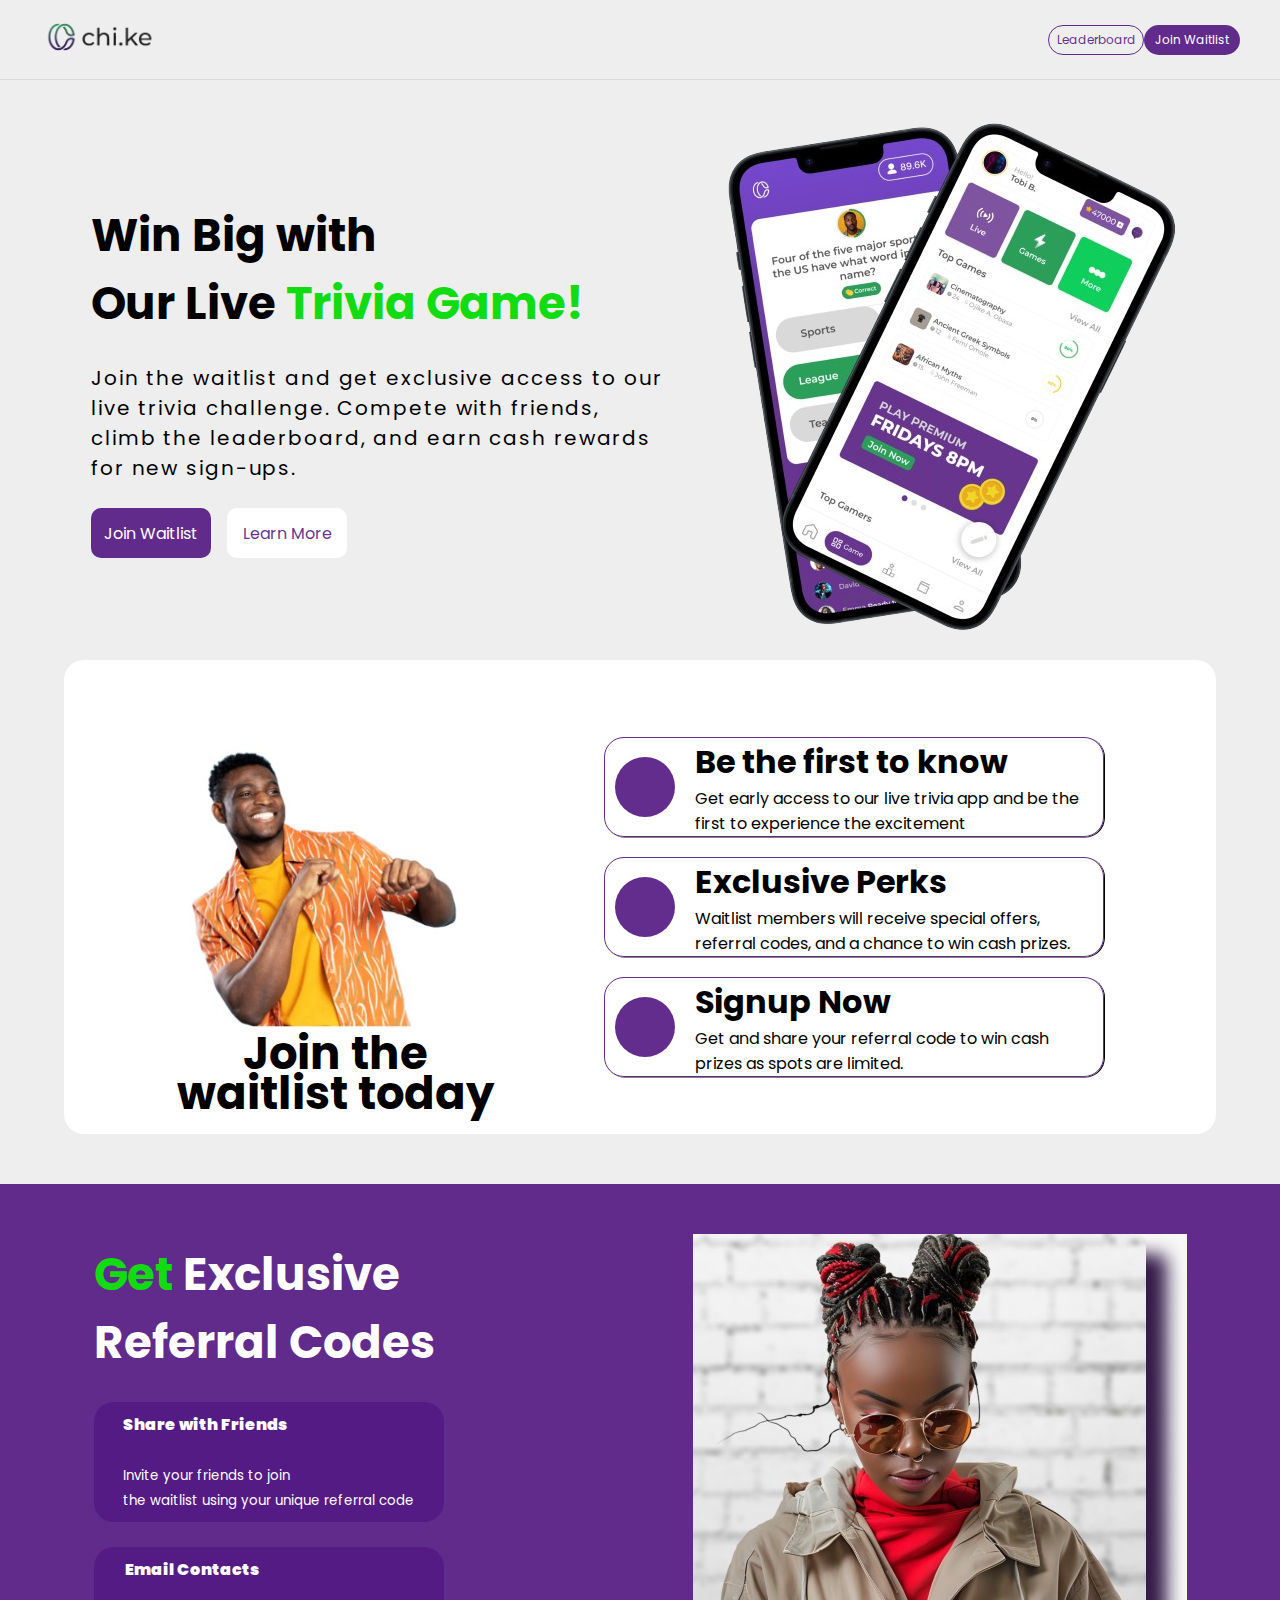
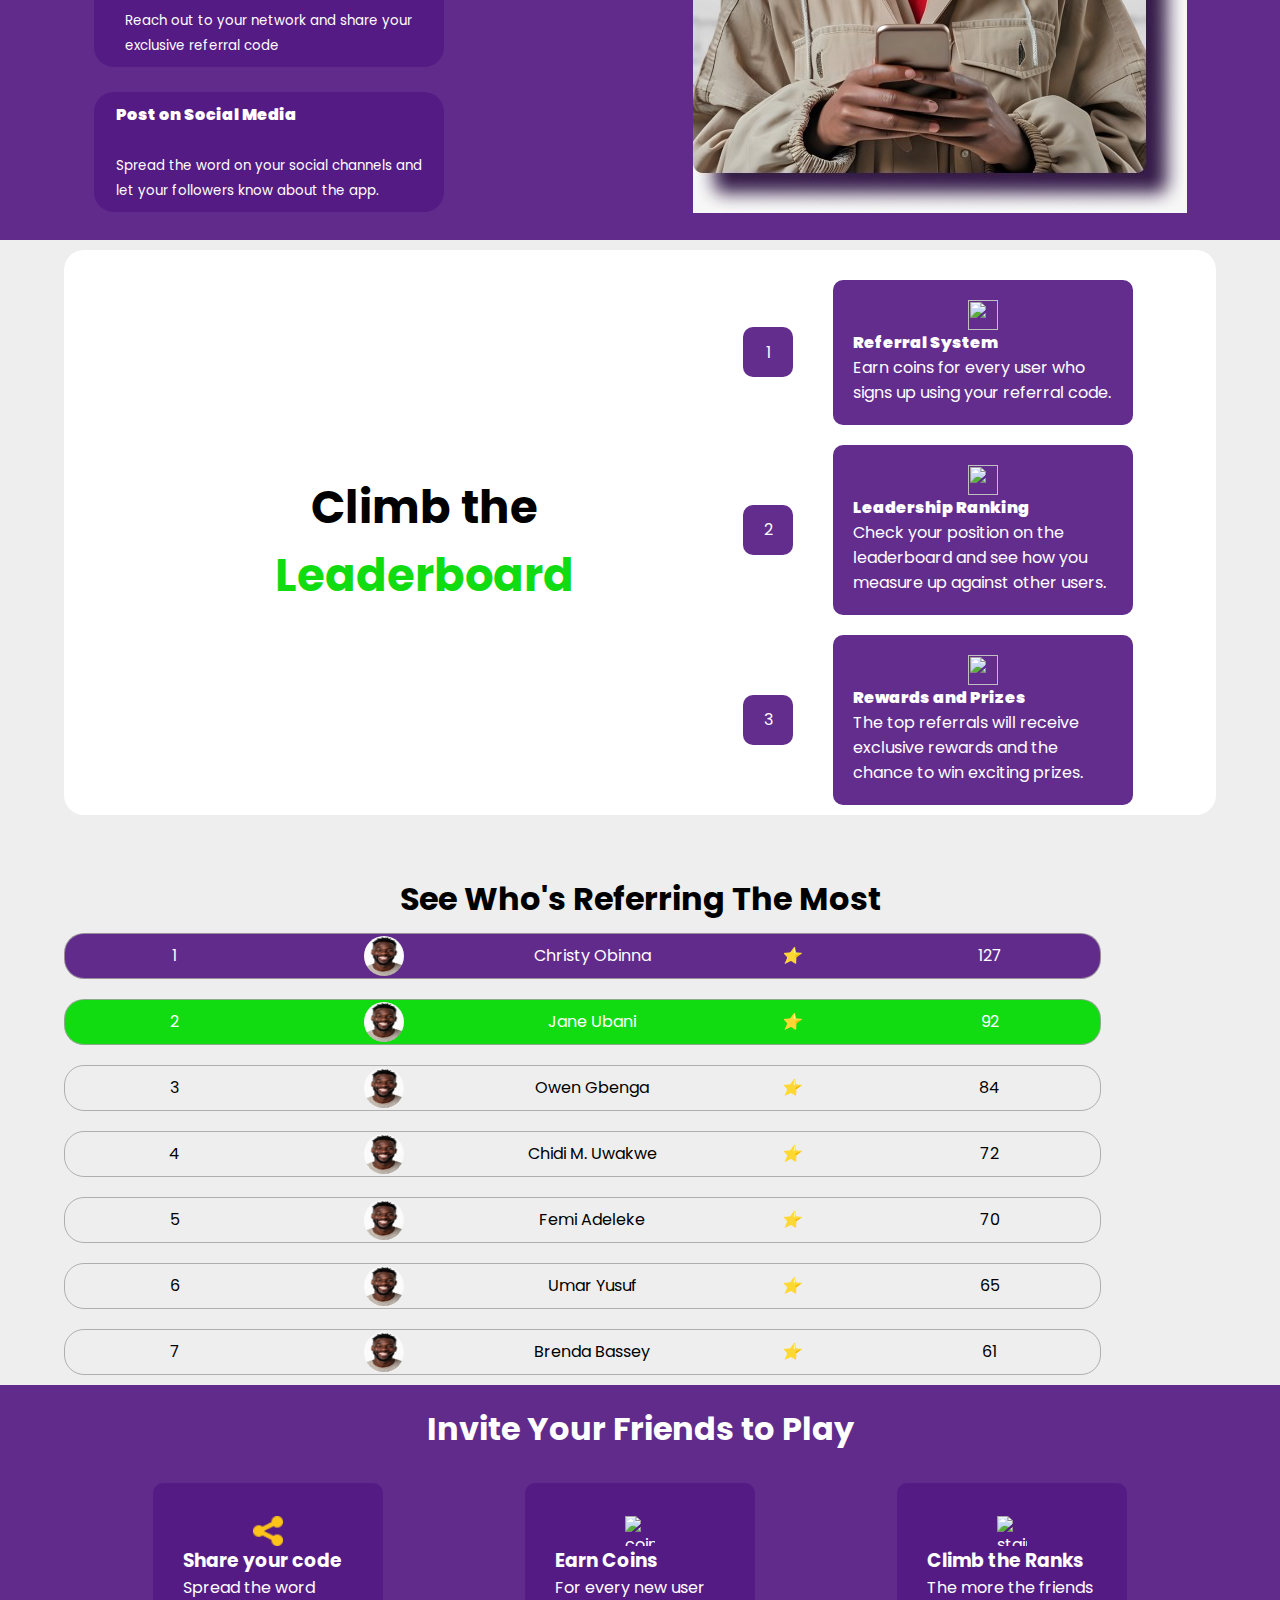
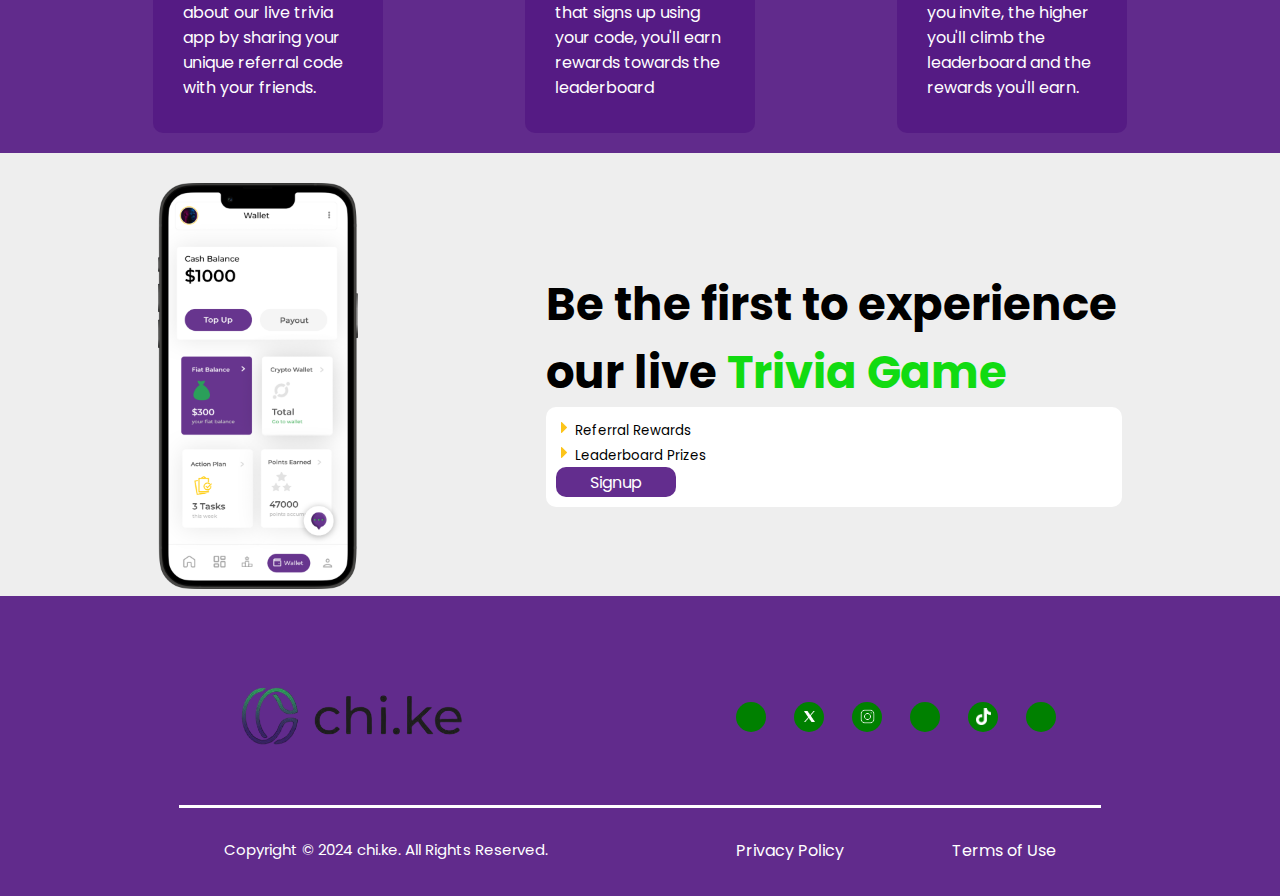
==== commit bc6d8c78: "added most referred section and responsiveness" ====
--- a/index.html
+++ b/index.html
@@ -60,14 +60,11 @@
     </section>
     <section class="container">
         <section class="small-container">
-            <div class="row">
-                <div class="col1" style="align-items: center;">
+            <div class="row row3">
+                <div class="col1">
                     <img src="images/image8.jpg" alt="" srcset="" width="300px">
                     <h1>
-                            Join the
-                    </h1>
-                    <h1>
-                        waitlist today  
+                            Join the waitlist today  
                     </h1>
                 </div>
                 <div class="col3">
@@ -124,7 +121,7 @@
 
     <section class="referral-div">
         <div class="container">
-            <div class="row">
+            <div class="row row4">
                 <div class="col1">
                     <h1>
                         <span>Get</span> Exclusive<br>
@@ -243,6 +240,65 @@
         </section>
     </section>
 
+    <section class="container">
+        <section class="most-ref-div">
+            <h1>
+                See Who's Referring The Most
+            </h1>
+            <div class="col3">
+                <div class="ref-person">
+                    <p>1</p>
+                    <img src="images/image2.jpg" alt="">
+                    <p>Christy Obinna</p>
+                    <i>⭐</i>
+                    <p>127</p>
+                </div>
+                <div class="ref-person">
+                    <p>2</p>
+                    <img src="images/image2.jpg" alt="">
+                    <p>Jane Ubani</p>
+                    <i>⭐</i>
+                    <p>92</p>
+                </div>
+                <div class="ref-person">
+                    <p>3</p>
+                    <img src="images/image2.jpg" alt="">
+                    <p>Owen Gbenga</p>
+                    <i>⭐</i>
+                    <p>84</p>
+                </div>
+                <div class="ref-person">
+                    <p>4</p>
+                    <img src="images/image2.jpg" alt="">
+                    <p>Chidi M. Uwakwe</p>
+                    <i>⭐</i>
+                    <p>72</p>
+                </div>
+                <div class="ref-person">
+                    <p>5</p>
+                    <img src="images/image2.jpg" alt="">
+                    <p>Femi Adeleke</p>
+                    <i>⭐</i>
+                    <p>70</p>
+                </div>
+                <div class="ref-person">
+                    <p>6</p>
+                    <img src="images/image2.jpg" alt="">
+                    <p>Umar Yusuf</p>
+                    <i>⭐</i>
+                    <p>65</p>
+                </div>
+                <div class="ref-person">
+                    <p>7</p>
+                    <img src="images/image2.jpg" alt="">
+                    <p>Brenda Bassey</p>
+                    <i>⭐</i>
+                    <p>61</p>
+                </div>
+            </div>
+        </section>
+    </section>
+
     <section class="referral-div">
         <h1 style="text-align: center;">
             Invite Your Friends to Play
@@ -295,7 +351,7 @@
     <section class="container">
         <div class="row row2">
             <div class="col2">
-                <img src="images/wallet.png" alt="" width="200px">
+                <img src="images/wallet.png" alt="">
             </div>
             <div class="col1">
                 <h1>
--- a/styles/style.css
+++ b/styles/style.css
@@ -47,11 +47,11 @@
 
     display: flex;
     align-items: center;
-    justify-content: space-between;
+    justify-content: center;
     width: 100px;
     height: 30px;
     border: 1px solid red;
-    padding: 10px;
+    /* padding: 10px; */
     border-radius: 25px;
     font-size: 12px;
 
@@ -140,11 +140,12 @@
     flex-direction: column;
 }
 .col3 span a{
-    width: 35vw;
+    width: 500px;
     height: 100px;
     border: 1px solid var(--main-color);
     border-radius: 20px;
-    margin-top: 15px;
+    margin-top: 10px;
+    margin-bottom: 10px;
     /* padding: 10px; */
     box-shadow: 1px 0.5px #000;
     display: flex;
@@ -246,6 +247,9 @@
 }
 .row.row2{
     justify-content: space-around;
+}
+.row2 .col2 img{
+    width: 200px;
 }
 .small-div{
     width: 45vw;
@@ -330,7 +334,6 @@
     .row{
         flex-wrap: wrap;
         justify-content: center;
-        /* width: 100%; */
     }
     .col1{
         width: 95vw;
@@ -347,7 +350,99 @@
     .col2 img{
         width: 90%;
     }
-}
+    .col3{
+        /* width: 80vw; */
+        justify-content: center;
+    }
+    .col3 span a{
+        width: 100%;
+    }
+    .board-div{
+        width: 300px;
+    }
+    .board-div .board-span-div{
+        background: none;
+        color: #000;
+    }
+    .row-div{
+        margin-top: 10px;
+        background-color: var(--main-color);
+    }
+    .row2 .col1{
+        padding: 20px;
+    }
+    .row2 .col1 h1{
+        font-size: 30px;
+        text-align: center;
+    }
+    .row2 .col1 small{
+        font-size: 20px;
+    }
+    .row2 .col1 .btn{
+        margin-top: 10px;
+        background-color: #008000;
+        height: 100px;
+    }
+    .small-div{
+        width: 80vw;
+        /* height: 400px; */
+        background: none;
+    }
+    .referral-div{
+        background: none;
+    }
+    .referral-div h1{
+        color: #000;
+    }
+    .col1 .col-div{
+        width: 600px;
+        background-color: var(--main-color);
+    }
+    .row4 .col1 h1{
+        font-size: 35px;
+        color: #000;
+        text-align: center;
+
+    }
+}
+@media screen and (max-width:425px) {
+    .col1 .col-div{
+        width: 340px;
+    }
+    .referral-div .col2 img{
+        display: none;
+    }
+    .col1 .btn-div a:first-child{
+        background-color: #008000;
+    }
+}
+@media screen and (max-width: 375px){
+    .col1 .col-div{
+        width: 320px;
+    }
+    .row4 .col1 h1{
+        font-size: 30px;
+    }
+}
+@media screen and (max-width: 320px) {
+    .referral-div  h1{
+        font-size: 20px;
+        /* text-align: center; */
+    }
+    .col1 .col-div{
+        width: 260px;
+    }
+    .referral-div .col2 img{
+        display: none;
+    }
+    .row .col-text h1{
+        font-size: 35px;
+    }
+    .board-div{
+        width: 250px;
+    }
+}
+
 .img-div{
     display: flex;
     align-items: center;
@@ -375,7 +470,7 @@
     justify-content: space-between;
 }
 .name-input-div input{
-    width: 300px;
+    width: 250px;
     height: 55px;
     padding: 8px;
     border-radius: 10px;
@@ -413,6 +508,9 @@
     width: 30px;
     height: 30px;
 }
+.container{
+    transition: 1.5s;
+}
 @media screen and (max-width:768px) {
     .name-input-div{
         flex-wrap: wrap;
@@ -441,4 +539,64 @@
     .menu-icon{
         display: flex;
     }
+    .menu-icon img{
+        width: 40px;
+    }
+    .row3 .col1{
+        display: none;
+    }
+    
+}
+.row3 .col1{
+    width: 25vw;
+    margin-bottom: 20px;
+}
+.row3 .col1 h1{
+    text-align: center;
+    line-height: 40px;
+}
+@media screen and (max-width:375px) {
+    .col3 .span-text-div h1{
+        font-size: 15px;
+    }
+    .col3 .span-text-div p{
+        font-size: 10px;
+    }
+}
+.most-ref-div{
+    width: 90vw;
+    display: flex;
+    /* align-items: center; */
+    text-align: center;
+    justify-content: space-between;
+    flex-direction: column;
+    
+}
+.most-ref-div .ref-person img{
+    width: 40px;
+    height: 40px;
+    border-radius: 50%;
+}
+.most-ref-div .ref-person{
+    display: flex;
+    align-items: center;
+    justify-content: space-between;
+    width: 90%;
+    padding: 2px 8px;
+    border-radius: 20px;
+    border: 1px solid #a3a1a1d3;
+    margin: 10px 0;
+}
+.most-ref-div .ref-person p{
+    width: 20%;
+}
+.most-ref-div .ref-person:first-child{
+    background-color: var(--main-color);
+    color: #fff;
+
+}
+.most-ref-div .ref-person:nth-child(2){
+    background-color: var(--recent-color);
+    color: #fff;
+
 }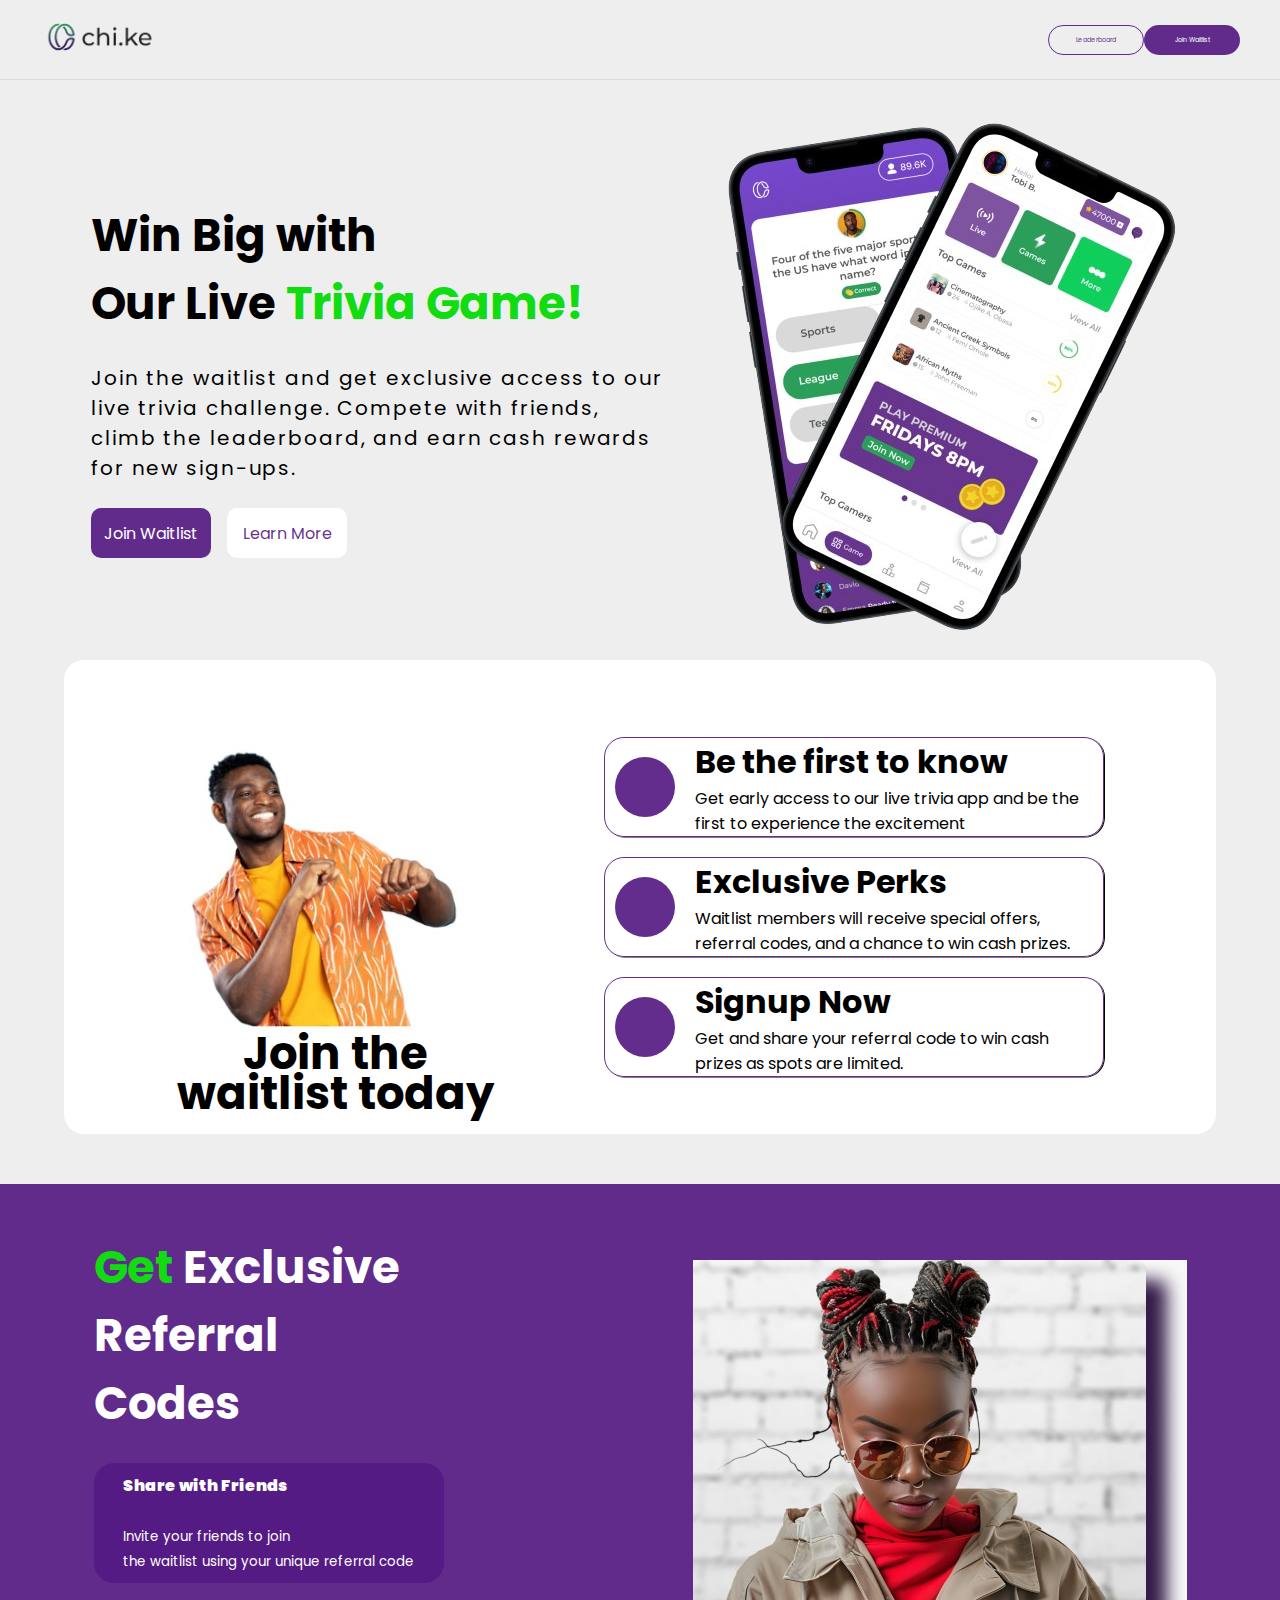
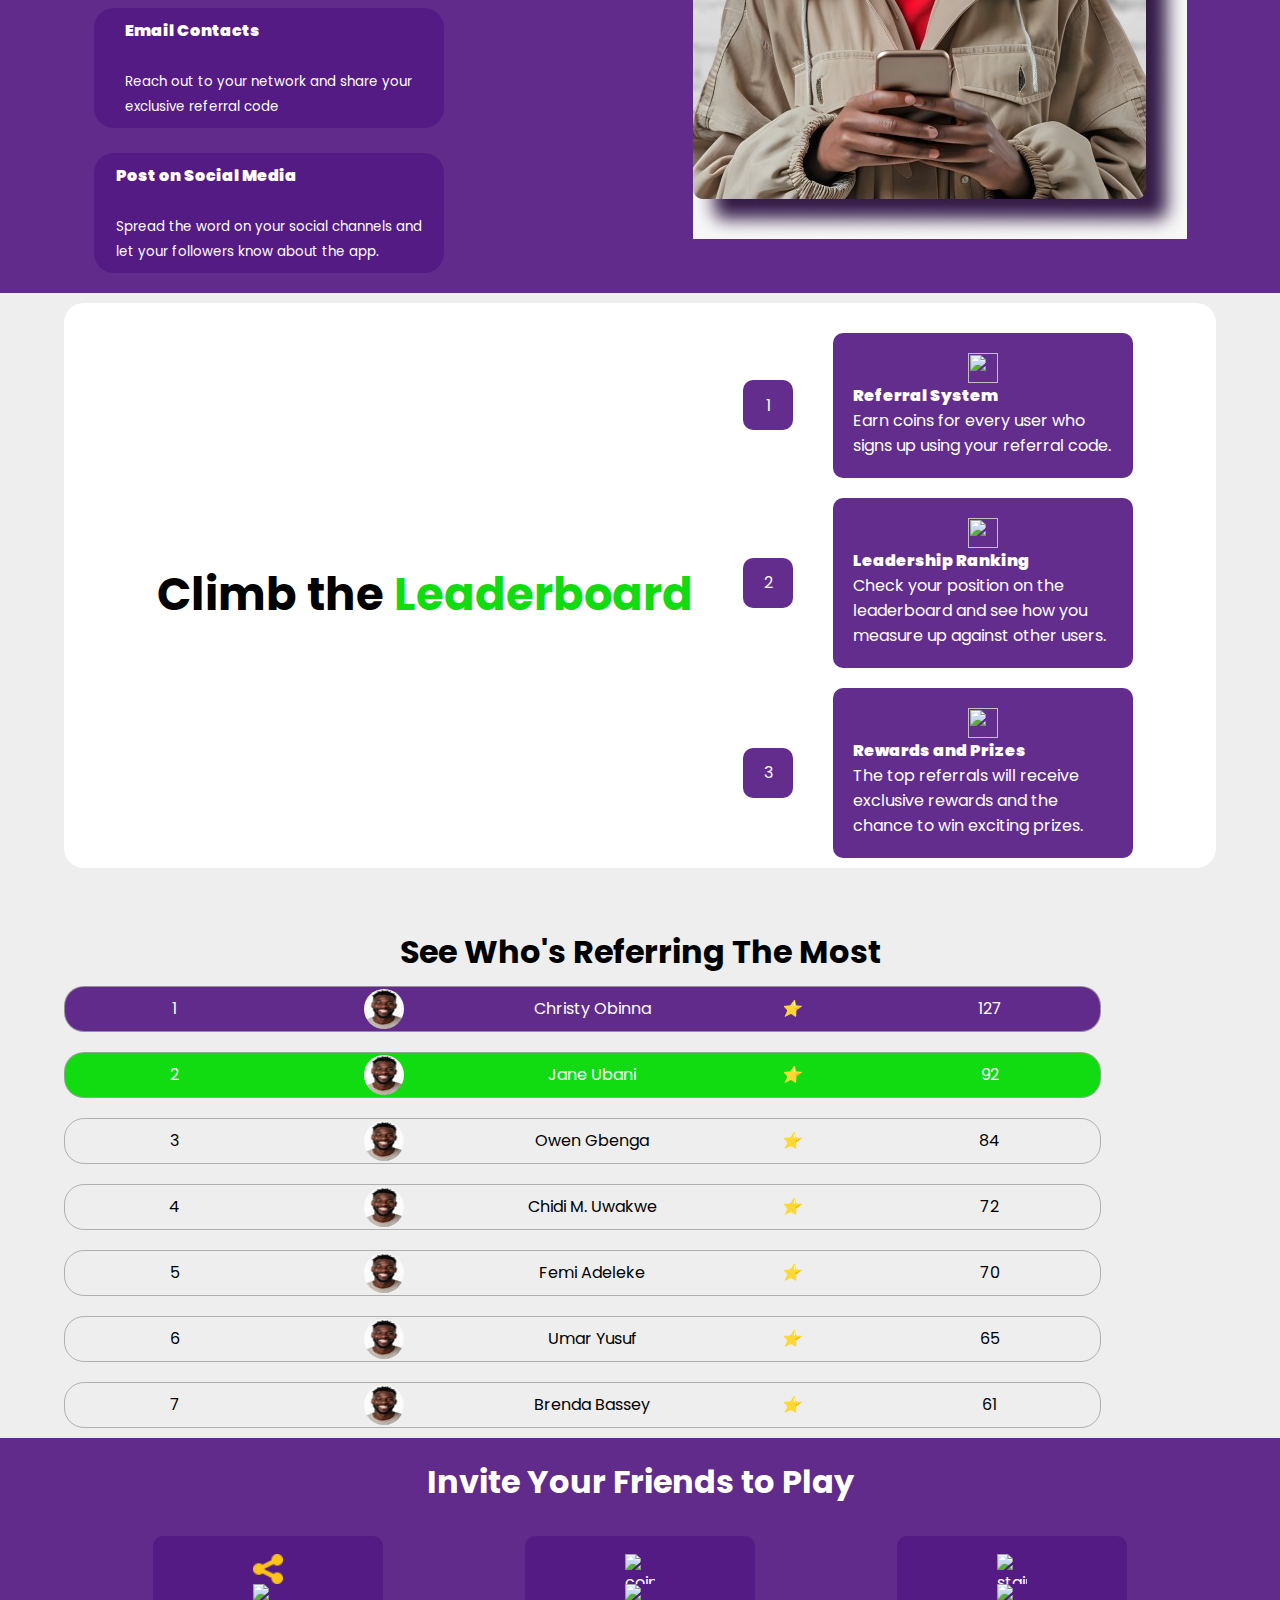
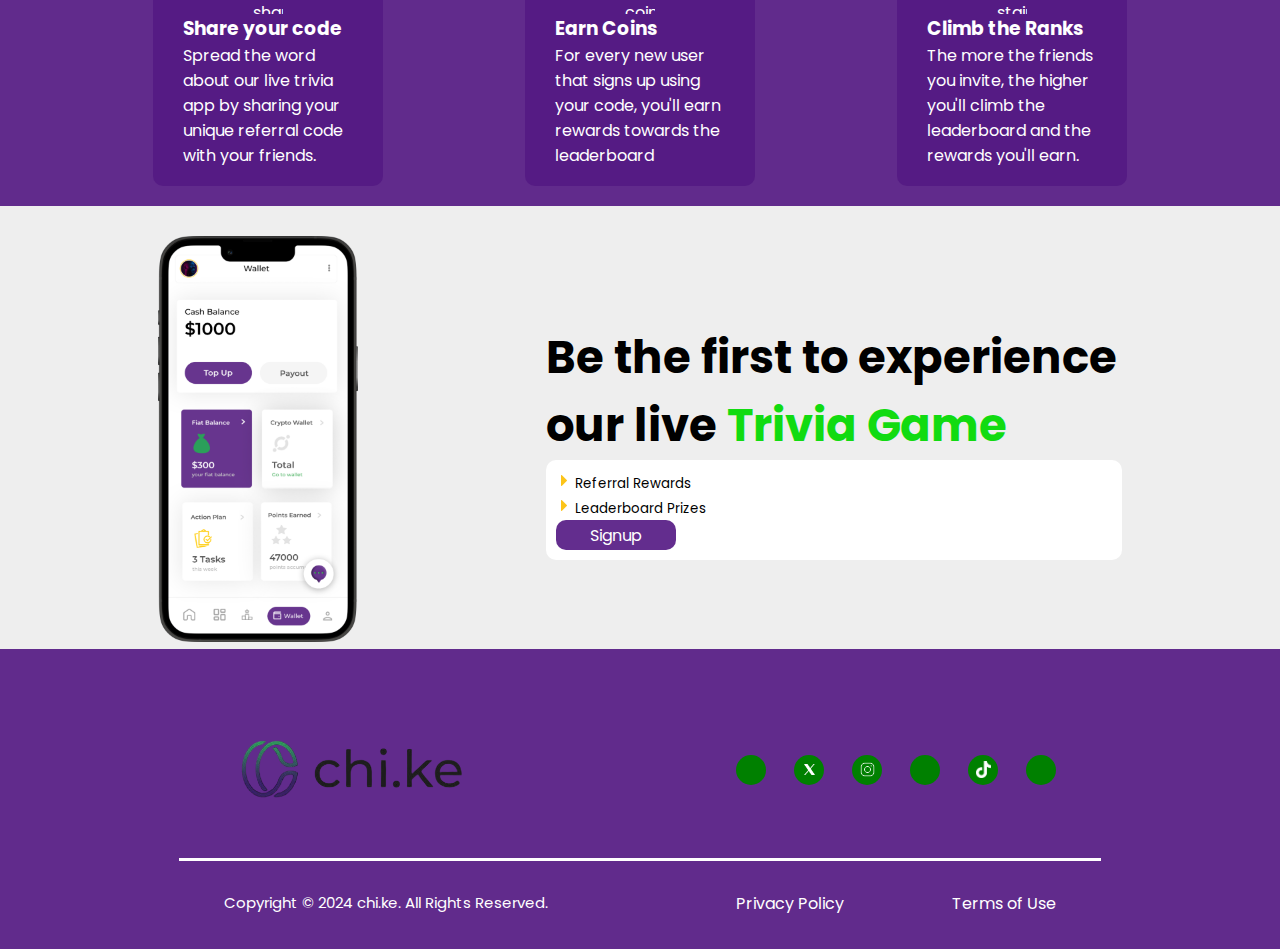
==== commit a890ef04: "added responsiveness" ====
--- a/index.html
+++ b/index.html
@@ -9,6 +9,9 @@
     <link rel="preconnect" href="https://fonts.googleapis.com">
     <link rel="preconnect" href="https://fonts.gstatic.com" crossorigin>
     <link href="https://fonts.googleapis.com/css2?family=Poppins:ital,wght@0,100;0,200;0,300;0,400;0,500;0,600;0,700;0,800;0,900;1,100;1,200;1,300;1,400;1,500;1,600;1,700;1,800;1,900&display=swap" rel="stylesheet">
+    <!-- Font Awesome CDN -->
+    <link href="https://cdnjs.cloudflare.com/ajax/libs/font-awesome/6.5.1/css/all.min.css" rel="stylesheet">
+
 </head>
 <body>
     <header>
@@ -44,7 +47,7 @@
                 </p>
                 <br>
                 <div class="btn-div">
-                    <a href="#">
+                    <a href="welcome-page.html">
                         Join Waitlist
                     </a>
                     <a href="#">
@@ -58,7 +61,8 @@
 
         </div>
     </section>
-    <section class="container">
+    
+    <section class="container container2">
         <section class="small-container">
             <div class="row row3">
                 <div class="col1">
@@ -124,12 +128,13 @@
             <div class="row row4">
                 <div class="col1">
                     <h1>
-                        <span>Get</span> Exclusive<br>
+                        <span>Get</span> Exclusive
                         Referral Codes
                     </h1>
                     <br>
                     <div class="col-div">
                         <div>
+                          <img src="https://img.icons8.com/?size=100&id=11504&format=png&color=008000">
                             <h4>
                                 <b>Share with Friends</b>
                             </h4>
@@ -142,6 +147,7 @@
                     <br>
                     <div class="col-div">
                         <div>
+                          <img src="https://img.icons8.com/?size=100&id=85467&format=png&color=008000">
                             <h4>
                                 <b>Email Contacts</b>
                             </h4>
@@ -154,6 +160,7 @@
                     <br>
                     <div class="col-div">
                         <div>
+                          <img src="https://img.icons8.com/?size=100&id=85784&format=png&color=008000">
                             <h4>
                                 <b>Post on Social Media</b>
                             </h4>
@@ -176,13 +183,16 @@
         <section class="small-container">
             <div class="row">
                 <div class="col1 col-text">
-                    <h1 style="text-align: center;">Climb the<br><span>Leaderboard</span></h1>
+                    <h1 style="text-align: center;">Climb the <span>Leaderboard</span></h1>
                 </div>
                 <div class="col2">
                     <div class="leaderboard">
+                      
                         <div class="board-div">
                             <span>
-                                1
+                                <p>
+                                  1
+                                </p>
                             </span>
                             <div class="board-span-div">
                                 <div class="img-div">
@@ -200,7 +210,9 @@
                         </div>
                         <div class="board-div">
                             <span>
-                                2
+                                <p>
+                                  2
+                                </p>
                             </span>
                             <div class="board-span-div">
                                <div class="img-div">
@@ -218,7 +230,9 @@
                         </div>
                         <div class="board-div">
                             <span>
-                                3
+                                <p>
+                                  3
+                                </p>
                             </span>
                             <div class="board-span-div">
                                <div class="img-div">
@@ -306,42 +320,57 @@
         <div class="container">
             <div class="row">
                 <div class="row-div">
-                    <div>
-                        <div class="img-div">
-                            <img   src="images/share.png" alt="share"/>
-                        </div>
-                    <h3>
+                    <div class="row-div-div">
+                        <div class="img-div img1">
+                            <img src="images/share.png" alt="share"/>
+                        </div>
+                        <div class="img-div img2">
+                            <img src="https://img.icons8.com/?size=100&id=3446&format=png&color=4a0c7cdc" alt="share"/>
+                        </div>
+<div class="row-div2">
+                      <h3>
                         Share your code
                     </h3>
                     <p>
                         Spread the word about our live trivia app by sharing your unique referral code with your friends.
                     </p>
+</div>
                     </div>
                 </div>
                 <div class="row-div">
-                    <div>
+                    <div class="row-div-div">
+                        <div class="img-div img1">
+                            <img   src="https://img.icons8.com/?size=100&id=iT1CTOs51QPY&format=png&color=fcc419" alt="coins">
+                        </div>
                         <div class="img-div">
-                            <img   src="https://img.icons8.com/?size=100&id=iT1CTOs51QPY&format=png&color=fcc419" alt="coins">
-                        </div>
-                    <h3>
+                            <img   src="https://img.icons8.com/?size=100&id=iT1CTOs51QPY&format=png&color=4a0c7cdc" alt="coins">
+                        </div>
+  <div class="row-div2">
+                        <h3>
                         Earn Coins
                     </h3>
                     <p>
                         For every new user that signs up using your code, you'll earn rewards towards the leaderboard
                     </p>
+  </div>
                     </div>
                 </div>
                 <div class="row-div">
-                    <div>
+                    <div class="row-div-div">
+                        <div class="img-div img1">
+                            <img src="https://img.icons8.com/?size=100&id=8031&format=png&color=fcc419" alt="stairs">
+                        </div>
                         <div class="img-div">
-                            <img   src="https://img.icons8.com/?size=100&id=8031&format=png&color=fcc419" alt="stairs">
-                        </div>
-                    <h3>
+                            <img src="https://img.icons8.com/?size=100&id=8031&format=png&color=4a0c7cdc" alt="stairs">
+                        </div>
+                    <div class="row-div2">
+                      <h3>
                         Climb the Ranks
                     </h3>
                     <p>
                         The more the friends you invite, the higher you'll climb the leaderboard and the rewards you'll earn.
                     </p>
+                    </div>
                     </div>
                 </div>
             </div>
--- a/styles/style.css
+++ b/styles/style.css
@@ -50,10 +50,10 @@
     justify-content: center;
     width: 100px;
     height: 30px;
-    border: 1px solid red;
+    /* border: 1px solid red; */
     /* padding: 10px; */
     border-radius: 25px;
-    font-size: 12px;
+    font-size: 0.5vw;
 
 }
 
@@ -92,6 +92,9 @@
 }
 .col1 h1{
     font-size: 45px;
+}
+.row.row4 .col1 h1{
+  width: 25vw;
 }
 .col1 h1 span{
     color: var(--recent-color);
@@ -197,7 +200,9 @@
     /* width: 75vw; */
     justify-content: space-around;
 }
-
+.col1 .col-div img{
+  display: none;
+}
 
 .col1.col-text{
     align-items: center;
@@ -412,8 +417,104 @@
     .referral-div .col2 img{
         display: none;
     }
+    .referral-div .container{
+        /* border: 1px solid red; */
+        align-items: center;
+        justify-content: ;: center;
+    }
     .col1 .btn-div a:first-child{
         background-color: #008000;
+    }
+    .container2{
+      /* display: none; */
+    }
+    .row.row4 .col1 h1{
+      font-size: 7vw;
+      width: 100%;
+    }
+    .referral-div .col1 {
+      width: screen;
+      align-items: center;
+    }
+    .col1 h1 span{
+      color: #000;
+    }
+    
+    .col1 .col-div{
+      background: none;
+      color: #000;
+    }
+    .col1 .col-div img{
+      display: flex;
+    }
+    .board-div span{
+      position: relative;
+      border-radius: 0;
+    }
+    .board-div span::before{
+      content: "";
+      height: 25vh;
+      width: 2px;
+      background-color: var(--main-color);
+      position: absolute;
+    }
+    .board-div span::after{
+      content: "";
+      height: 5vh;
+      width: 2px;
+      background-color: var(--main-color);
+      position: absolute;
+      transform: rotate(90deg);
+      right: 5%;
+    }
+    .board-div span p{
+      z-index: 10000;
+      /* background: var(--main-color); */
+    }
+    .board-div .board-span-div{
+      margin: 0;
+    }
+    .row-div{
+      width: 90vw;
+      background: none;
+    }
+    .row-div .row-div-div{
+      width: 95vw;
+      display: flex;
+      align-items: center;
+      justify-content: space-between;
+    }
+    .row-div .row-div2{
+      font-size: 15px;
+      width: 60vw;
+      color: #000;
+    }
+    .row-div img{
+      color: var(--main-color);
+    }
+    .row3 .col1{
+      display: flex;
+      align-items: center;
+      justify-content: center;
+    }
+    .row3 .col1 h1{
+      font-size: 20px;
+      width: 60vw;
+      
+    }
+    .col3 span a{
+      background-color: var(--main-color);
+      color: #fff;
+      border-radius: 0;
+    }
+    .col3 span a .icon-div{
+      display: none;
+    }
+    .col3 span a:hover{
+      background-color: none;
+    }
+    .img-div.img1{
+      display: none;
     }
 }
 @media screen and (max-width: 375px){
@@ -542,7 +643,7 @@
     .menu-icon img{
         width: 40px;
     }
-    .row3 .col1{
+    .row3 .col1 img{
         display: none;
     }
     
